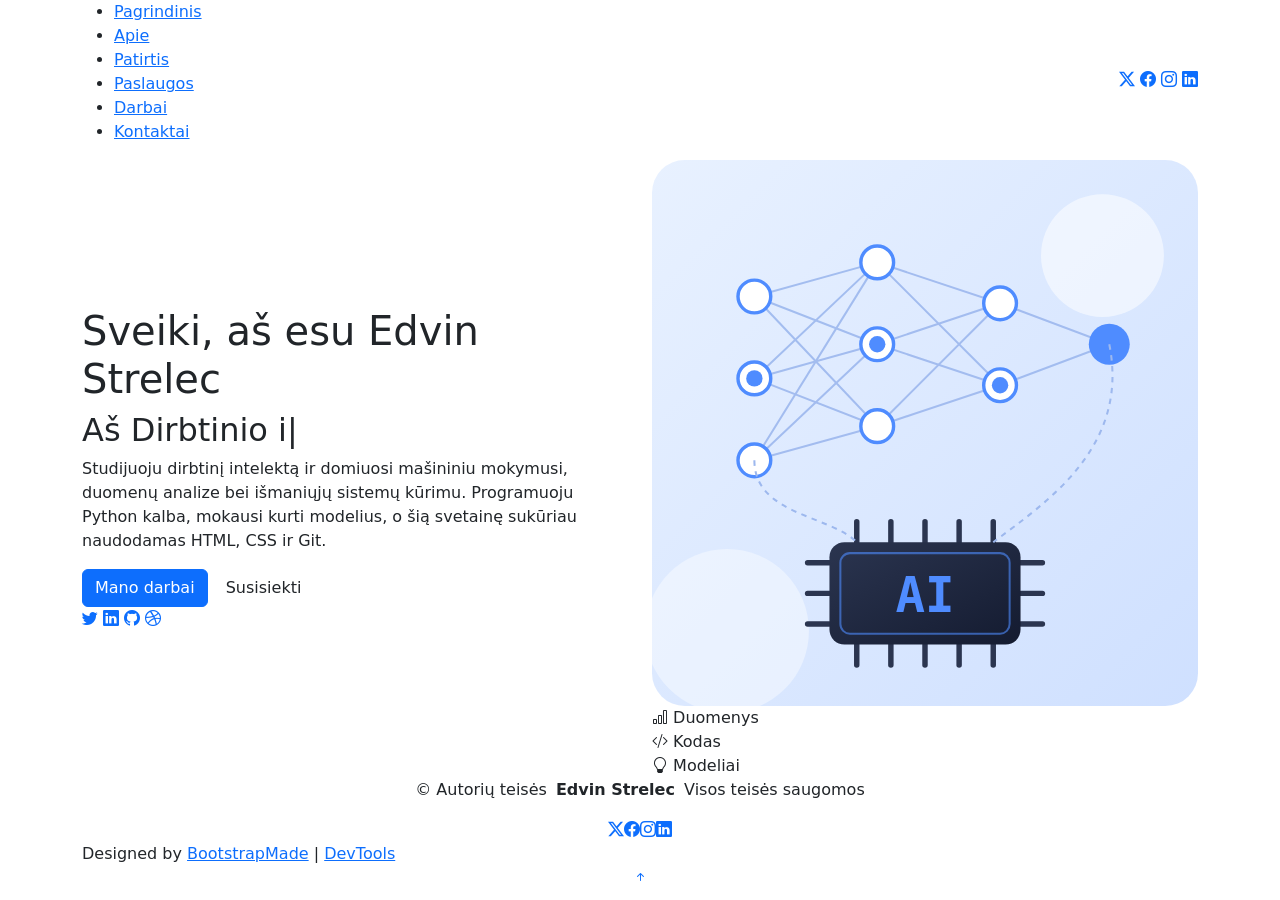
==== index.html @ 1b5681bf "Privaloma dalis" ====
<!DOCTYPE html>
<html lang="lt">

<head>
  <meta charset="UTF-8">
  <meta content="width=device-width, initial-scale=1.0" name="viewport">
  <title>Mano CV</title>
  <meta name="description" content="Edvin Strelec CV puslapis">
  <meta name="keywords" content="CV, dirbtinis intelektas, mašininis mokymasis, Python">
  <meta name="author" content="Edvin Strelec">

  <!-- Favicons -->
  <link href="assets/img/favicon.svg" rel="icon" type="image/svg+xml">
  <link href="assets/img/favicon.png" rel="icon" type="image/png" sizes="64x64">
  <link href="assets/img/apple-touch-icon.png" rel="apple-touch-icon">

  <!-- Fonts -->
  <link href="https://fonts.googleapis.com" rel="preconnect">
  <link href="https://fonts.gstatic.com" rel="preconnect" crossorigin>
  <link href="https://fonts.googleapis.com/css2?family=Roboto:ital,wght@0,100;0,300;0,400;0,500;0,700;0,900;1,100;1,300;1,400;1,500;1,700;1,900&family=Poppins:ital,wght@0,100;0,200;0,300;0,400;0,500;0,600;0,700;0,800;0,900;1,100;1,200;1,300;1,400;1,500;1,600;1,700;1,800;1,900&family=Raleway:ital,wght@0,100;0,200;0,300;0,400;0,500;0,600;0,700;0,800;0,900;1,100;1,200;1,300;1,400;1,500;1,600;1,700;1,800;1,900&display=swap" rel="stylesheet">

  <!-- Vendor CSS Files -->
  <link href="assets/vendor/bootstrap/css/bootstrap.min.css" rel="stylesheet">
  <link href="assets/vendor/bootstrap-icons/bootstrap-icons.css" rel="stylesheet">
  <link href="assets/vendor/aos/aos.css" rel="stylesheet">
  <link href="assets/vendor/swiper/swiper-bundle.min.css" rel="stylesheet">
  <link href="assets/vendor/glightbox/css/glightbox.min.css" rel="stylesheet">

  <!-- Main CSS File -->
  <link href="assets/css/main.css" rel="stylesheet">

  <!-- =======================================================
  * Template Name: FolioOne
  * Template URL: https://bootstrapmade.com/folioone-bootstrap-portfolio-website-template/
  * Updated: Aug 23 2025 with Bootstrap v5.3.7
  * Author: BootstrapMade.com
  * License: https://bootstrapmade.com/license/
  ======================================================== -->
</head>

<body class="index-page">

  <header id="header" class="header d-flex align-items-center light-background sticky-top">
    <div class="container position-relative d-flex align-items-center justify-content-between">

      <!-- <a href="index.html" class="logo d-flex align-items-center me-auto me-xl-0">
      <img src="assets/img/logo.webp" alt="">
      <h1 class="sitename">FolioOne</h1> 
    </a> -->

      <nav id="navmenu" class="navmenu">
        <ul>
          <li><a href="index.html" class="active">Pagrindinis</a></li>
          <li><a href="about.html">Apie</a></li>
          <li><a href="resume.html">Patirtis</a></li>
          <li><a href="services.html">Paslaugos</a></li>
          <li><a href="portfolio.html">Darbai</a></li>
          <li><a href="contact.html">Kontaktai</a></li>
        </ul>
        <i class="mobile-nav-toggle d-xl-none bi bi-list"></i>
      </nav>

      <div class="header-social-links">
        <a href="#" class="twitter"><i class="bi bi-twitter-x"></i></a>
        <a href="#" class="facebook"><i class="bi bi-facebook"></i></a>
        <a href="#" class="instagram"><i class="bi bi-instagram"></i></a>
        <a href="#" class="linkedin"><i class="bi bi-linkedin"></i></a>
      </div>

    </div>
  </header>

  <main class="main">

    <!-- Hero Section -->
    <section id="hero" class="hero section">

      <div class="container" data-aos="fade-up" data-aos-delay="100">

        <div class="row gy-4 align-items-center">
          <div class="col-lg-6 order-2 order-lg-1">
            <div class="hero-content">
              <h1 data-aos="fade-up" data-aos-delay="200">Sveiki, aš esu <span class="highlight">Edvin Strelec</span></h1>
              <h2 data-aos="fade-up" data-aos-delay="300">Aš <span class="typed" data-typed-items="Dirbtinio intelekto studentas, Python programuotojas, Mašininio mokymosi entuziastas"></span></h2>
              <p data-aos="fade-up" data-aos-delay="400">Studijuoju dirbtinį intelektą ir domiuosi mašininiu mokymusi, duomenų analize bei išmaniųjų sistemų kūrimu. Programuoju Python kalba, mokausi kurti modelius, o šią svetainę sukūriau naudodamas HTML, CSS ir Git.</p>
              <div class="hero-actions" data-aos="fade-up" data-aos-delay="500">
                <a href="portfolio.html" class="btn btn-primary">Mano darbai</a>
                <a href="contact.html" class="btn btn-outline">Susisiekti</a>
              </div>
              <div class="social-links" data-aos="fade-up" data-aos-delay="600">
                <a href="#"><i class="bi bi-twitter"></i></a>
                <a href="#"><i class="bi bi-linkedin"></i></a>
                <a href="#"><i class="bi bi-github"></i></a>
                <a href="#"><i class="bi bi-dribbble"></i></a>
              </div>
            </div>
          </div>
          <div class="col-lg-6 order-1 order-lg-2">
            <div class="hero-image" data-aos="zoom-in" data-aos-delay="300">
              <div class="image-wrapper">
                <img src="assets/img/ai-student.svg" alt="Edvin Strelec – dirbtinio intelekto tema" class="img-fluid">
                <div class="floating-elements">
                  <div class="floating-card design" data-aos="fade-left" data-aos-delay="700">
                    <i class="bi bi-bar-chart"></i>
                    <span>Duomenys</span>
                  </div>
                  <div class="floating-card code" data-aos="fade-right" data-aos-delay="800">
                    <i class="bi bi-code-slash"></i>
                    <span>Kodas</span>
                  </div>
                  <div class="floating-card creativity" data-aos="fade-up" data-aos-delay="900">
                    <i class="bi bi-lightbulb"></i>
                    <span>Modeliai</span>
                  </div>
                </div>
              </div>
            </div>
          </div>
        </div>

      </div>

    </section><!-- /Hero Section -->

  </main>

  <footer id="footer" class="footer">

    <div class="container">
      <div class="copyright text-center ">
        <p>© <span>Autorių teisės</span> <strong class="px-1 sitename">Edvin Strelec</strong> <span>Visos teisės saugomos<br></span></p>
      </div>
      <div class="social-links d-flex justify-content-center">
        <a href=""><i class="bi bi-twitter-x"></i></a>
        <a href=""><i class="bi bi-facebook"></i></a>
        <a href=""><i class="bi bi-instagram"></i></a>
        <a href=""><i class="bi bi-linkedin"></i></a>
      </div>
      <div class="credits">
        <!-- All the links in the footer should remain intact. -->
        <!-- You can delete the links only if you've purchased the pro version. -->
        <!-- Licensing information: https://bootstrapmade.com/license/ -->
        <!-- Purchase the pro version with working PHP/AJAX contact form: [buy-url] -->
        Designed by <a href="https://bootstrapmade.com/">BootstrapMade</a> | <a href="https://bootstrapmade.com/tools/">DevTools</a>
      </div>
    </div>

  </footer>

  <!-- Scroll Top -->
  <a href="#" id="scroll-top" class="scroll-top d-flex align-items-center justify-content-center"><i class="bi bi-arrow-up-short"></i></a>

  <!-- Preloader -->
  <div id="preloader"></div>

  <!-- Vendor JS Files -->
  <script src="assets/vendor/bootstrap/js/bootstrap.bundle.min.js"></script>
  <script src="assets/vendor/php-email-form/validate.js"></script>
  <script src="assets/vendor/aos/aos.js"></script>
  <script src="assets/vendor/typed.js/typed.umd.js"></script>
  <script src="assets/vendor/waypoints/noframework.waypoints.js"></script>
  <script src="assets/vendor/purecounter/purecounter_vanilla.js"></script>
  <script src="assets/vendor/swiper/swiper-bundle.min.js"></script>
  <script src="assets/vendor/imagesloaded/imagesloaded.pkgd.min.js"></script>
  <script src="assets/vendor/isotope-layout/isotope.pkgd.min.js"></script>
  <script src="assets/vendor/glightbox/js/glightbox.min.js"></script>

  <!-- Main JS File -->
  <script src="assets/js/main.js"></script>

</body>

</html>
---- assets/css/main.css ----
/**
* Template Name: FolioOne
* Template URL: https://bootstrapmade.com/folioone-bootstrap-portfolio-website-template/
* Updated: Aug 23 2025 with Bootstrap v5.3.7
* Author: BootstrapMade.com
* License: https://bootstrapmade.com/license/
*/

/*--------------------------------------------------------------
# Font & Color Variables
# Help: https://bootstrapmade.com/color-system/
--------------------------------------------------------------*/
/* Fonts */
:root {
  --default-font: "Roboto",  system-ui, -apple-system, "Segoe UI", Roboto, "Helvetica Neue", Arial, "Noto Sans", "Liberation Sans", sans-serif, "Apple Color Emoji", "Segoe UI Emoji", "Segoe UI Symbol", "Noto Color Emoji";
  --heading-font: "Raleway",  sans-serif;
  --nav-font: "Poppins",  sans-serif;
}

/* Global Colors - The following color variables are used throughout the website. Updating them here will change the color scheme of the entire website */
:root { 
  --background-color: #101a20; /* Background color for the entire website, including individual sections */
  --default-color: #e7f2f7; /* Default color used for the majority of the text content across the entire website */
  --heading-color: #ffffff; /* Color for headings, subheadings and title throughout the website */
  --accent-color: #1387c1; /* Accent color that represents your brand on the website. It's used for buttons, links, and other elements that need to stand out */
  --surface-color: #141f26; /* The surface color is used as a background of boxed elements within sections, such as cards, icon boxes, or other elements that require a visual separation from the global background. */
  --contrast-color: #ffffff; /* Contrast color for text, ensuring readability against backgrounds of accent, heading, or default colors. */
}

/* Nav Menu Colors - The following color variables are used specifically for the navigation menu. They are separate from the global colors to allow for more customization options */
:root {
  --nav-color: #ffffff;  /* The default color of the main navmenu links */
  --nav-hover-color: #1387c1; /* Applied to main navmenu links when they are hovered over or active */
  --nav-mobile-background-color: #213642; /* Used as the background color for mobile navigation menu */
  --nav-dropdown-background-color: #051117; /* Used as the background color for dropdown items that appear when hovering over primary navigation items */
  --nav-dropdown-color: #e7f2f7; /* Used for navigation links of the dropdown items in the navigation menu. */
  --nav-dropdown-hover-color: #1387c1; /* Similar to --nav-hover-color, this color is applied to dropdown navigation links when they are hovered over. */
}

/* Color Presets - These classes override global colors when applied to any section or element, providing reuse of the sam color scheme. */

.light-background {
  --background-color: #142027;
  --surface-color: #325264;
}

.dark-background {
  --background-color: #0b1419;
  --default-color: #ffffff;
  --heading-color: #ffffff;
  --surface-color: #252525;
  --contrast-color: #ffffff;
}

/* Smooth scroll */
:root {
  scroll-behavior: smooth;
}

/*--------------------------------------------------------------
# General Styling & Shared Classes
--------------------------------------------------------------*/
body {
  color: var(--default-color);
  background-color: var(--background-color);
  font-family: var(--default-font);
}

a {
  color: var(--accent-color);
  text-decoration: none;
  transition: 0.3s;
}

a:hover {
  color: color-mix(in srgb, var(--accent-color), transparent 25%);
  text-decoration: none;
}

h1,
h2,
h3,
h4,
h5,
h6 {
  color: var(--heading-color);
  font-family: var(--heading-font);
}

/* PHP Email Form Messages
------------------------------*/
.php-email-form .error-message {
  display: none;
  background: #df1529;
  color: #ffffff;
  text-align: left;
  padding: 15px;
  margin-bottom: 24px;
  font-weight: 600;
}

.php-email-form .sent-message {
  display: none;
  color: #ffffff;
  background: #059652;
  text-align: center;
  padding: 15px;
  margin-bottom: 24px;
  font-weight: 600;
}

.php-email-form .loading {
  display: none;
  background: var(--surface-color);
  text-align: center;
  padding: 15px;
  margin-bottom: 24px;
}

.php-email-form .loading:before {
  content: "";
  display: inline-block;
  border-radius: 50%;
  width: 24px;
  height: 24px;
  margin: 0 10px -6px 0;
  border: 3px solid var(--accent-color);
  border-top-color: var(--surface-color);
  animation: php-email-form-loading 1s linear infinite;
}

@keyframes php-email-form-loading {
  0% {
    transform: rotate(0deg);
  }

  100% {
    transform: rotate(360deg);
  }
}

/*--------------------------------------------------------------
# Global Header
--------------------------------------------------------------*/
.header {
  --background-color: rgba(255, 255, 255, 0);
  color: var(--default-color);
  background-color: var(--background-color);
  padding: 15px 0;
  transition: all 0.5s;
  z-index: 997;
  border-bottom: 1px solid color-mix(in srgb, var(--default-color), transparent 92%);
}

.header .logo {
  line-height: 1;
}

.header .logo img {
  max-height: 36px;
  margin-right: 8px;
}

.header .logo h1 {
  font-size: 32px;
  margin: 0;
  font-weight: 400;
  color: var(--heading-color);
}

.header .header-social-links {
  padding-right: 15px;
}

.header .header-social-links a {
  color: color-mix(in srgb, var(--default-color), transparent 40%);
  padding-left: 6px;
  display: inline-block;
  transition: 0.3s;
  font-size: 16px;
}

.header .header-social-links a:hover {
  color: var(--default-color);
}

.header .header-social-links a i {
  line-height: 0px;
}

@media (max-width: 1200px) {
  .header .logo {
    order: 1;
  }

  .header .header-social-links {
    order: 2;
  }

  .header .navmenu {
    order: 3;
  }
}

/* Global Header on Scroll
------------------------------*/
.scrolled .header {
  --background-color: rgba(16, 26, 32, 0.9);
}

/*--------------------------------------------------------------
# Navigation Menu
--------------------------------------------------------------*/
/* Desktop Navigation */
@media (min-width: 1200px) {
  .navmenu {
    padding: 0;
  }

  .navmenu ul {
    margin: 0;
    padding: 0;
    display: flex;
    list-style: none;
    align-items: center;
  }

  .navmenu li {
    position: relative;
  }

  .navmenu>ul>li {
    white-space: nowrap;
    padding: 15px 28px 15px 0;
  }

  .navmenu>ul>li:last-child {
    padding-right: 0;
  }

  .navmenu a,
  .navmenu a:focus {
    color: var(--nav-color);
    font-size: 15px;
    padding: 0 2px;
    font-family: var(--nav-font);
    font-weight: 400;
    display: flex;
    align-items: center;
    justify-content: space-between;
    white-space: nowrap;
    transition: 0.3s;
    position: relative;
  }

  .navmenu a i,
  .navmenu a:focus i {
    font-size: 12px;
    line-height: 0;
    margin-left: 5px;
    transition: 0.3s;
  }

  .navmenu>ul>li>a:before {
    content: "";
    position: absolute;
    height: 2px;
    bottom: -6px;
    left: 0;
    background-color: var(--nav-hover-color);
    visibility: hidden;
    width: 0px;
    transition: all 0.3s ease-in-out 0s;
  }

  .navmenu a:hover:before,
  .navmenu li:hover>a:before,
  .navmenu .active:before {
    visibility: visible;
    width: 25px;
  }

  .navmenu li:hover>a,
  .navmenu .active,
  .navmenu .active:focus {
    color: var(--nav-hover-color);
  }

  .navmenu .dropdown ul {
    margin: 0;
    padding: 10px 0;
    background: var(--nav-dropdown-background-color);
    display: block;
    position: absolute;
    visibility: hidden;
    left: -5px;
    top: 130%;
    opacity: 0;
    transition: 0.3s;
    border-radius: 4px;
    z-index: 99;
    box-shadow: 0px 0px 30px rgba(0, 0, 0, 0.1);
  }

  .navmenu .dropdown ul li {
    min-width: 200px;
  }

  .navmenu .dropdown ul a {
    padding: 10px 20px;
    font-size: 15px;
    text-transform: none;
    color: var(--nav-dropdown-color);
  }

  .navmenu .dropdown ul a i {
    font-size: 12px;
  }

  .navmenu .dropdown ul a:hover,
  .navmenu .dropdown ul .active:hover,
  .navmenu .dropdown ul li:hover>a {
    color: var(--nav-dropdown-hover-color);
  }

  .navmenu .dropdown:hover>ul {
    opacity: 1;
    top: 100%;
    visibility: visible;
  }

  .navmenu .dropdown .dropdown ul {
    top: 0;
    left: -90%;
    visibility: hidden;
  }

  .navmenu .dropdown .dropdown:hover>ul {
    opacity: 1;
    top: 0;
    left: -100%;
    visibility: visible;
  }
}

/* Mobile Navigation */
@media (max-width: 1199px) {
  .mobile-nav-toggle {
    color: var(--nav-color);
    font-size: 28px;
    line-height: 0;
    margin-right: 10px;
    cursor: pointer;
    transition: color 0.3s;
  }

  .navmenu {
    padding: 0;
    z-index: 9997;
  }

  .navmenu ul {
    display: none;
    list-style: none;
    position: absolute;
    inset: 60px 20px 20px 20px;
    padding: 10px 0;
    margin: 0;
    border-radius: 6px;
    background-color: var(--nav-mobile-background-color);
    border: 1px solid color-mix(in srgb, var(--default-color), transparent 90%);
    box-shadow: none;
    overflow-y: auto;
    transition: 0.3s;
    z-index: 9998;
  }

  .navmenu a,
  .navmenu a:focus {
    color: var(--nav-dropdown-color);
    padding: 10px 20px;
    font-family: var(--nav-font);
    font-size: 17px;
    font-weight: 500;
    display: flex;
    align-items: center;
    justify-content: space-between;
    white-space: nowrap;
    transition: 0.3s;
  }

  .navmenu a i,
  .navmenu a:focus i {
    font-size: 12px;
    line-height: 0;
    margin-left: 5px;
    width: 30px;
    height: 30px;
    display: flex;
    align-items: center;
    justify-content: center;
    border-radius: 50%;
    transition: 0.3s;
    background-color: color-mix(in srgb, var(--accent-color), transparent 90%);
  }

  .navmenu a i:hover,
  .navmenu a:focus i:hover {
    background-color: var(--accent-color);
    color: var(--contrast-color);
  }

  .navmenu a:hover,
  .navmenu .active,
  .navmenu .active:focus {
    color: var(--nav-dropdown-hover-color);
  }

  .navmenu .active i,
  .navmenu .active:focus i {
    background-color: var(--accent-color);
    color: var(--contrast-color);
    transform: rotate(180deg);
  }

  .navmenu .dropdown ul {
    position: static;
    display: none;
    z-index: 99;
    padding: 10px 0;
    margin: 10px 20px;
    background-color: var(--nav-dropdown-background-color);
    transition: all 0.5s ease-in-out;
  }

  .navmenu .dropdown ul ul {
    background-color: rgba(33, 37, 41, 0.1);
  }

  .navmenu .dropdown>.dropdown-active {
    display: block;
    background-color: rgba(33, 37, 41, 0.03);
  }

  .mobile-nav-active {
    overflow: hidden;
  }

  .mobile-nav-active .mobile-nav-toggle {
    color: #fff;
    position: absolute;
    font-size: 32px;
    top: 15px;
    right: 15px;
    margin-right: 0;
    z-index: 9999;
  }

  .mobile-nav-active .navmenu {
    position: fixed;
    overflow: hidden;
    inset: 0;
    background: rgba(33, 37, 41, 0.8);
    transition: 0.3s;
  }

  .mobile-nav-active .navmenu>ul {
    display: block;
  }
}

/*--------------------------------------------------------------
# Global Footer
--------------------------------------------------------------*/
.footer {
  color: var(--default-color);
  background-color: var(--background-color);
  font-size: 14px;
  padding: 40px 0;
  position: relative;
  border-top: 1px solid color-mix(in srgb, var(--default-color), transparent 92%);
}

.footer .copyright p {
  margin-bottom: 0;
}

.footer .social-links {
  margin-top: 20px;
}

.footer .social-links a {
  display: flex;
  align-items: center;
  justify-content: center;
  width: 40px;
  height: 40px;
  border-radius: 50%;
  border: 1px solid color-mix(in srgb, var(--default-color), transparent 50%);
  font-size: 16px;
  color: color-mix(in srgb, var(--default-color), transparent 50%);
  margin: 0 5px;
  transition: 0.3s;
}

.footer .social-links a:hover {
  color: var(--accent-color);
  border-color: var(--accent-color);
}

.footer .credits {
  margin-top: 10px;
  font-size: 13px;
  text-align: center;
}

/*--------------------------------------------------------------
# Preloader
--------------------------------------------------------------*/
#preloader {
  position: fixed;
  inset: 0;
  z-index: 9999;
  overflow: hidden;
  background-color: var(--background-color);
  transition: all 0.6s ease-out;
  width: 100%;
  height: 100vh;
}

#preloader:before,
#preloader:after {
  content: "";
  position: absolute;
  border: 4px solid var(--accent-color);
  border-radius: 50%;
  animation: animate-preloader 2s cubic-bezier(0, 0.2, 0.8, 1) infinite;
}

#preloader:after {
  animation-delay: -0.5s;
}

@keyframes animate-preloader {
  0% {
    width: 10px;
    height: 10px;
    top: calc(50% - 5px);
    left: calc(50% - 5px);
    opacity: 1;
  }

  100% {
    width: 72px;
    height: 72px;
    top: calc(50% - 36px);
    left: calc(50% - 36px);
    opacity: 0;
  }
}

/*--------------------------------------------------------------
# Scroll Top Button
--------------------------------------------------------------*/
.scroll-top {
  position: fixed;
  visibility: hidden;
  opacity: 0;
  right: 15px;
  bottom: -15px;
  z-index: 99999;
  background-color: var(--accent-color);
  width: 44px;
  height: 44px;
  border-radius: 50px;
  transition: all 0.4s;
}

.scroll-top i {
  font-size: 24px;
  color: var(--contrast-color);
  line-height: 0;
}

.scroll-top:hover {
  background-color: color-mix(in srgb, var(--accent-color), transparent 20%);
  color: var(--contrast-color);
}

.scroll-top.active {
  visibility: visible;
  opacity: 1;
  bottom: 15px;
}

/*--------------------------------------------------------------
# Disable aos animation delay on mobile devices
--------------------------------------------------------------*/
@media screen and (max-width: 768px) {
  [data-aos-delay] {
    transition-delay: 0 !important;
  }
}

/*--------------------------------------------------------------
# Global Page Titles & Breadcrumbs
--------------------------------------------------------------*/
.page-title {
  color: var(--default-color);
  background-color: var(--background-color);
  position: relative;
}

.page-title .heading {
  padding: 80px 0;
  border-top: 1px solid color-mix(in srgb, var(--default-color), transparent 90%);
}

.page-title .heading h1 {
  font-size: 38px;
  font-weight: 700;
}

.page-title nav {
  background-color: color-mix(in srgb, var(--default-color), transparent 96%);
  padding: 20px 0;
}

.page-title nav ol {
  display: flex;
  flex-wrap: wrap;
  list-style: none;
  padding: 0;
  margin: 0;
  font-size: 16px;
  font-weight: 400;
}

.page-title nav ol li+li {
  padding-left: 10px;
}

.page-title nav ol li+li::before {
  content: "/";
  display: inline-block;
  padding-right: 10px;
  color: color-mix(in srgb, var(--default-color), transparent 70%);
}

/*--------------------------------------------------------------
# Global Sections
--------------------------------------------------------------*/
section,
.section {
  color: var(--default-color);
  background-color: var(--background-color);
  padding: 60px 0;
  scroll-margin-top: 100px;
  overflow: clip;
}

@media (max-width: 1199px) {

  section,
  .section {
    scroll-margin-top: 66px;
  }
}

/*--------------------------------------------------------------
# Global Section Titles
--------------------------------------------------------------*/
.section-title {
  text-align: center;
  padding-bottom: 60px;
  position: relative;
}

.section-title h2 {
  font-size: 3.5rem;
  font-weight: 400;
  line-height: 1.2;
  color: var(--heading-color);
  margin-bottom: 1.5rem;
  letter-spacing: -1px;
}

@media (max-width: 768px) {
  .section-title h2 {
    font-size: 2.5rem;
  }
}

.section-title p {
  font-size: 1.125rem;
  line-height: 1.8;
  color: color-mix(in srgb, var(--default-color), transparent 25%);
  max-width: 900px;
  margin: 0 auto;
  text-wrap: balance;
}

/*--------------------------------------------------------------
# Hero Section
--------------------------------------------------------------*/
.hero {
  padding: 80px 0;
  min-height: 100vh;
  display: flex;
  align-items: center;
}

.hero .hero-content h1 {
  font-size: 3.5rem;
  font-weight: 700;
  margin-bottom: 1rem;
  line-height: 1.2;
}

.hero .hero-content h1 .highlight {
  color: var(--accent-color);
  position: relative;
}

.hero .hero-content h1 .highlight::after {
  content: "";
  position: absolute;
  bottom: 0;
  left: 0;
  width: 100%;
  height: 3px;
  background: linear-gradient(90deg, var(--accent-color), color-mix(in srgb, var(--accent-color), transparent 50%));
  border-radius: 2px;
}

@media (max-width: 768px) {
  .hero .hero-content h1 {
    font-size: 2.5rem;
  }
}

.hero .hero-content h2 {
  font-size: 1.5rem;
  font-weight: 400;
  margin-bottom: 2rem;
  color: color-mix(in srgb, var(--default-color), transparent 20%);
}

.hero .hero-content h2 .typed {
  color: var(--accent-color);
  font-weight: 600;
}

@media (max-width: 768px) {
  .hero .hero-content h2 {
    font-size: 1.25rem;
  }
}

.hero .hero-content p {
  font-size: 1.1rem;
  line-height: 1.6;
  margin-bottom: 2.5rem;
  color: color-mix(in srgb, var(--default-color), transparent 30%);
}

.hero .hero-actions {
  display: flex;
  gap: 1rem;
  margin-bottom: 3rem;
}

.hero .hero-actions .btn {
  padding: 12px 30px;
  border-radius: 50px;
  font-weight: 600;
  text-decoration: none;
  transition: all 0.3s ease;
  border: 2px solid;
}

.hero .hero-actions .btn.btn-primary {
  background: var(--accent-color);
  color: var(--contrast-color);
  border-color: var(--accent-color);
}

.hero .hero-actions .btn.btn-primary:hover {
  background: color-mix(in srgb, var(--accent-color), black 15%);
  border-color: color-mix(in srgb, var(--accent-color), black 15%);
  transform: translateY(-2px);
}

.hero .hero-actions .btn.btn-outline {
  background: transparent;
  color: var(--accent-color);
  border-color: var(--accent-color);
}

.hero .hero-actions .btn.btn-outline:hover {
  transform: translateY(-2px);
}

@media (max-width: 576px) {
  .hero .hero-actions {
    flex-direction: column;
  }

  .hero .hero-actions .btn {
    text-align: center;
  }
}

.hero .social-links {
  display: flex;
  gap: 1rem;
}

.hero .social-links a {
  width: 45px;
  height: 45px;
  background: var(--surface-color);
  border-radius: 50%;
  display: flex;
  align-items: center;
  justify-content: center;
  color: var(--default-color);
  font-size: 1.2rem;
  transition: all 0.3s ease;
}

.hero .social-links a:hover {
  background: var(--accent-color);
  color: var(--contrast-color);
  transform: translateY(-3px);
  box-shadow: 0 8px 25px color-mix(in srgb, var(--accent-color), transparent 70%);
}

.hero .hero-image {
  position: relative;
}

.hero .hero-image .image-wrapper {
  position: relative;
  max-width: 450px;
  margin: 0 auto;
}

.hero .hero-image .image-wrapper img {
  border-radius: 20px;
  box-shadow: 0 5px 15px color-mix(in srgb, var(--default-color), transparent 95%);
  transition: transform 0.3s ease;
}

.hero .hero-image .image-wrapper img:hover {
  transform: scale(1.02);
}

.hero .hero-image .floating-elements {
  position: absolute;
  top: 0;
  left: 0;
  right: 0;
  bottom: 0;
  pointer-events: none;
}

.hero .hero-image .floating-elements .floating-card {
  position: absolute;
  background: var(--surface-color);
  padding: 15px 20px;
  border-radius: 15px;
  box-shadow: 0 10px 30px color-mix(in srgb, var(--default-color), transparent 90%);
  display: flex;
  align-items: center;
  gap: 10px;
  font-weight: 600;
  animation: float 3s ease-in-out infinite;
}

.hero .hero-image .floating-elements .floating-card i {
  font-size: 1.5rem;
  color: var(--accent-color);
}

.hero .hero-image .floating-elements .floating-card.design {
  top: 10%;
  right: -10%;
  animation-delay: 0s;
}

.hero .hero-image .floating-elements .floating-card.code {
  bottom: 30%;
  left: -15%;
  animation-delay: 1s;
}

.hero .hero-image .floating-elements .floating-card.creativity {
  top: 60%;
  right: -5%;
  animation-delay: 2s;
}

@media (max-width: 992px) {
  .hero .hero-image .floating-elements .floating-card {
    display: none;
  }
}

@keyframes float {

  0%,
  100% {
    transform: translateY(0px);
  }

  50% {
    transform: translateY(-10px);
  }
}

@media (max-width: 992px) {
  .hero .hero-content {
    text-align: center;
    margin-bottom: 3rem;
  }
}

/*--------------------------------------------------------------
# About Section
--------------------------------------------------------------*/
.about .intro-content .eyebrow {
  display: inline-block;
  letter-spacing: 0.12em;
  text-transform: uppercase;
  font-size: 12px;
  color: color-mix(in srgb, var(--default-color), transparent 40%);
  margin-bottom: 16px;
}

.about .intro-content .headline {
  font-family: var(--heading-font);
  font-weight: 300;
  line-height: 1.2;
  font-size: clamp(28px, 4vw, 44px);
  margin: 0 0 24px 0;
}

.about .intro-content .lead {
  font-size: 18px;
  line-height: 1.8;
  color: color-mix(in srgb, var(--default-color), transparent 10%);
  margin-bottom: 24px;
}

.about .intro-content p {
  line-height: 1.8;
  margin-bottom: 24px;
  color: color-mix(in srgb, var(--default-color), transparent 5%);
}

.about .intro-content .cta-group {
  display: flex;
  gap: 24px;
  align-items: center;
  margin-top: 24px;
}

.about .intro-content .cta-group .btn-ghost {
  display: inline-flex;
  align-items: center;
  gap: 8px;
  padding: 12px 18px;
  border-radius: 6px;
  color: var(--accent-color);
  background: color-mix(in srgb, var(--accent-color), transparent 92%);
  border: 1px solid color-mix(in srgb, var(--accent-color), transparent 70%);
  transition: 0.3s ease-in-out;
}

.about .intro-content .cta-group .btn-ghost:hover,
.about .intro-content .cta-group .btn-ghost:focus {
  color: var(--contrast-color);
  background: var(--accent-color);
  border-color: var(--accent-color);
  outline: none;
  box-shadow: 0 0 0 3px color-mix(in srgb, var(--accent-color), transparent 70%);
}

.about .intro-content .cta-group .link-underline {
  display: inline-flex;
  align-items: center;
  gap: 8px;
  position: relative;
  color: var(--accent-color);
  padding-bottom: 4px;
  transition: 0.3s ease-in-out;
}

.about .intro-content .cta-group .link-underline::after {
  content: "";
  position: absolute;
  left: 0;
  right: 0;
  bottom: 0;
  height: 1px;
  background: color-mix(in srgb, var(--accent-color), transparent 40%);
  transform: scaleX(0.4);
  transform-origin: left;
  transition: 0.3s ease-in-out;
}

.about .intro-content .cta-group .link-underline:hover,
.about .intro-content .cta-group .link-underline:focus {
  color: color-mix(in srgb, var(--accent-color), transparent 10%);
  outline: none;
}

.about .intro-content .cta-group .link-underline:hover::after,
.about .intro-content .cta-group .link-underline:focus::after {
  transform: scaleX(1);
}

.about .profile-figure {
  margin: 0;
}

.about .profile-figure .profile-photo {
  width: 88%;
  max-width: 440px;
  border-radius: 18px;
  box-shadow: 0 10px 30px color-mix(in srgb, var(--default-color), transparent 92%);
  transform: translateY(0);
  transition: transform 0.3s ease-in-out;
}

.about .profile-figure .profile-caption {
  margin-top: 24px;
  display: flex;
  align-items: center;
  justify-content: center;
}

.about .profile-figure .profile-caption .meta {
  font-size: 14px;
  color: color-mix(in srgb, var(--default-color), transparent 20%);
}

.about .profile-figure .profile-caption .meta .funfact {
  font-size: 13px;
  margin-top: 4px;
  color: color-mix(in srgb, var(--default-color), transparent 35%);
}

.about .profile-figure:hover .profile-photo {
  transform: translateY(-4px);
}

.about .skill-item {
  padding: 24px;
  border-radius: 6px;
  transition: 0.3s ease-in-out;
  background: color-mix(in srgb, var(--surface-color), var(--accent-color) 2%);
  border: 1px solid color-mix(in srgb, var(--default-color), transparent 88%);
  height: 100%;
}

.about .skill-item i {
  font-size: 24px;
  color: var(--accent-color);
  margin-bottom: 16px;
  display: inline-block;
}

.about .skill-item h3 {
  font-size: 16px;
  margin-bottom: 6px;
  font-weight: 500;
}

.about .skill-item p {
  margin: 0;
  font-size: 14px;
  color: color-mix(in srgb, var(--default-color), transparent 25%);
}

.about .skill-item:hover {
  transform: translateY(-3px);
  border-color: color-mix(in srgb, var(--accent-color), transparent 60%);
  box-shadow: 0 10px 30px color-mix(in srgb, var(--default-color), transparent 92%);
}

.about .timeline-item {
  position: relative;
  padding-left: 26px;
}

.about .timeline-item time {
  display: inline-block;
  font-size: 12px;
  letter-spacing: 0.08em;
  text-transform: uppercase;
  color: color-mix(in srgb, var(--default-color), transparent 45%);
  margin-bottom: 6px;
}

.about .timeline-item h4 {
  font-size: 18px;
  font-weight: 400;
  margin: 0 0 6px;
}

.about .timeline-item p {
  font-size: 14px;
  color: color-mix(in srgb, var(--default-color), transparent 25%);
  margin: 0;
}

.about .timeline-item .dot {
  position: absolute;
  left: 0;
  top: 4px;
  width: 10px;
  height: 10px;
  border-radius: 50%;
  background: var(--accent-color);
  box-shadow: 0 0 0 6px color-mix(in srgb, var(--accent-color), transparent 80%);
}

.about .personal-quote {
  padding: 24px 0;
}

.about .personal-quote p {
  font-family: var(--heading-font);
  font-weight: 300;
  font-size: clamp(20px, 3vw, 28px);
  line-height: 1.5;
  color: color-mix(in srgb, var(--default-color), transparent 5%);
  margin: 0 auto;
  max-width: 800px;
}

.about .fact-pill {
  display: flex;
  align-items: center;
  justify-content: center;
  gap: 10px;
  padding: 10px 14px;
  border-radius: 999px;
  border: 1px solid color-mix(in srgb, var(--default-color), transparent 85%);
  background: var(--surface-color);
  color: color-mix(in srgb, var(--default-color), transparent 10%);
  transition: 0.3s ease-in-out;
}

.about .fact-pill i {
  color: var(--accent-color);
}

.about .fact-pill span {
  font-size: 14px;
}

.about .fact-pill:hover {
  transform: translateY(-2px);
  border-color: color-mix(in srgb, var(--accent-color), transparent 60%);
  box-shadow: 0 10px 30px color-mix(in srgb, var(--default-color), transparent 92%);
}

.about .fact-pill:focus-within {
  box-shadow: 0 0 0 3px color-mix(in srgb, var(--accent-color), transparent 70%);
}

@media (max-width: 992px) {
  .about .profile-figure {
    text-align: center !important;
  }

  .about .profile-figure .profile-photo {
    width: 72%;
  }

  .about .intro-content .cta-group {
    flex-wrap: wrap;
  }
}

@media (max-width: 576px) {
  .about .profile-figure .profile-photo {
    width: 100%;
  }
}

/*--------------------------------------------------------------
# Skills Section
--------------------------------------------------------------*/
.skills .skill-box {
  background-color: var(--surface-color);
  padding: 2rem;
  border-radius: 8px;
  box-shadow: 0 0 20px rgba(0, 0, 0, 0.05);
}

.skills .skill-box h3 {
  font-size: 1.2rem;
  margin-bottom: 1rem;
  font-weight: 600;
}

.skills .skill-box p {
  font-size: 0.9rem;
  margin-bottom: 0.8rem;
  opacity: 0.6;
}

.skills .skill-box .progress {
  background-color: color-mix(in srgb, var(--accent-color), transparent 85%);
  border-radius: 50px;
  height: 8px;
  margin-top: 5px;
  overflow: hidden;
}

.skills .skill-box .progress .progress-bar {
  background-color: var(--accent-color);
  height: 100%;
  position: relative;
  border-radius: 50px;
  transition: 0.9s;
  width: 1px;
}

/*--------------------------------------------------------------
# Stats Section
--------------------------------------------------------------*/
.stats .avatars {
  position: relative;
}

.stats .avatars img {
  width: 60px;
  height: 60px;
  border: 3px solid var(--accent-color);
  margin-right: -15px;
  transition: transform 0.3s ease;
}

.stats .avatars img:hover {
  transform: translateY(-5px);
  z-index: 2;
}

.stats .counters h2 {
  color: var(--heading-color);
  font-size: 48px;
  font-weight: 700;
  margin-bottom: 10px;
}

.stats .counters h2 span {
  display: inline-block;
}

.stats .counters p {
  color: var(--default-color);
  font-size: 18px;
  margin: 0;
  opacity: 0.9;
}

@media (max-width: 991px) {
  .stats .row {
    text-align: center;
  }

  .stats .avatars {
    justify-content: center;
    margin-bottom: 40px;
  }

  .stats .counters h2 {
    font-size: 36px;
  }

  .stats .counters p {
    font-size: 16px;
  }

  .stats .counters .col-md-4 {
    margin-bottom: 30px;
  }

  .stats .counters .col-md-4:last-child {
    margin-bottom: 0;
  }
}

@media (max-width: 576px) {
  .stats {
    padding: 60px 0;
  }

  .stats .avatars {
    flex-wrap: wrap;
    justify-content: center;
  }

  .stats .avatars img {
    margin: 0 -8px;
  }
}

/*--------------------------------------------------------------
# Testimonials Section
--------------------------------------------------------------*/
.testimonials .testimonials-carousel,
.testimonials .testimonials-slider {
  overflow: hidden;
}

.testimonials .testimonial-item .testimonial-content {
  border-left: 3px solid var(--accent-color);
  padding-left: 30px;
}

.testimonials .testimonial-item .testimonial-img {
  border-radius: 50%;
  border: 4px solid var(--background-color);
  margin: 0 auto;
}

.testimonials .testimonial-item h3 {
  font-size: 20px;
  font-weight: bold;
  margin: 10px 0 5px 0;
}

.testimonials .testimonial-item h4 {
  font-size: 14px;
  color: color-mix(in srgb, var(--default-color), transparent 40%);
  margin: 0 0 10px 0;
}

.testimonials .testimonial-item .stars i {
  color: #ffc107;
  margin: 0 1px;
}

.testimonials .testimonial-item .quote-icon-left,
.testimonials .testimonial-item .quote-icon-right {
  color: color-mix(in srgb, var(--accent-color), transparent 50%);
  font-size: 26px;
  line-height: 0;
}

.testimonials .testimonial-item .quote-icon-left {
  display: inline-block;
  left: -5px;
  position: relative;
}

.testimonials .testimonial-item .quote-icon-right {
  display: inline-block;
  right: -5px;
  position: relative;
  top: 10px;
  transform: scale(-1, -1);
}

.testimonials .testimonial-item p {
  font-style: italic;
}

.testimonials .swiper-wrapper {
  height: auto;
}

.testimonials .swiper-pagination {
  margin-top: 30px;
  position: relative;
}

.testimonials .swiper-pagination .swiper-pagination-bullet {
  width: 12px;
  height: 12px;
  background-color: color-mix(in srgb, var(--default-color), transparent 85%);
  opacity: 1;
}

.testimonials .swiper-pagination .swiper-pagination-bullet-active {
  background-color: var(--accent-color);
}

/*--------------------------------------------------------------
# Resume Section
--------------------------------------------------------------*/
.resume .resume-item {
  margin-bottom: 3rem;
}

.resume .resume-item .resume-title {
  font-size: 1.75rem;
  font-weight: 700;
  margin-bottom: 1.5rem;
  padding-bottom: 1.5rem;
  position: relative;
  color: var(--heading-color);
}

.resume .resume-item .resume-title::after {
  content: "";
  position: absolute;
  display: block;
  width: 50px;
  height: 3px;
  background: var(--accent-color);
  bottom: 0;
  left: 0;
}

.resume .resume-item .resume-content {
  padding-left: 1.25rem;
  border-left: 2px solid color-mix(in srgb, var(--accent-color), transparent 85%);
}

.resume .resume-item article {
  position: relative;
  margin-bottom: 2.5rem;
}

.resume .resume-item article::before {
  content: "";
  position: absolute;
  width: 16px;
  height: 16px;
  border-radius: 50%;
  left: -1.8rem;
  top: 0.25rem;
  background: var(--background-color);
  border: 2px solid var(--accent-color);
}

.resume .resume-item article h4 {
  font-size: 1.25rem;
  font-weight: 600;
  margin-bottom: 0.5rem;
  color: var(--heading-color);
}

.resume .resume-item article h5 {
  font-size: 1rem;
  background: color-mix(in srgb, var(--accent-color), transparent 92%);
  padding: 0.375rem 0.75rem;
  display: inline-block;
  font-weight: 600;
  margin: 0.5rem 0;
  color: var(--accent-color);
  border-radius: 4px;
}

.resume .resume-item article .institution,
.resume .resume-item article .company {
  font-size: 1rem;
  margin-bottom: 1rem;
  color: color-mix(in srgb, var(--default-color), transparent 25%);
}

.resume .resume-item article p {
  margin-bottom: 1rem;
}

.resume .resume-item article ul {
  padding-left: 1.25rem;
  margin-bottom: 0;
}

.resume .resume-item article ul li {
  padding-bottom: 0.75rem;
  position: relative;
}

.resume .resume-item article ul li:last-child {
  padding-bottom: 0;
}

.resume .skill-item {
  margin-bottom: 2rem;
}

.resume .skill-item h4 {
  font-size: 1rem;
  font-weight: 600;
  margin-bottom: 0.75rem;
  color: var(--heading-color);
}

.resume .skill-item .progress {
  height: 0.75rem;
  background-color: color-mix(in srgb, var(--accent-color), transparent 92%);
  border-radius: 1rem;
  overflow: visible;
}

.resume .skill-item .progress .progress-bar {
  background-color: var(--accent-color);
  position: relative;
  border-radius: 1rem;
  width: 0;
  transition: width 1s ease;
}

.resume .skill-item .progress .progress-bar::after {
  content: attr(aria-valuenow) "%";
  position: absolute;
  right: 0;
  top: -1.75rem;
  font-size: 0.875rem;
  font-weight: 600;
  color: var(--accent-color);
}

@media (max-width: 991.98px) {
  .resume .resume-item {
    margin-bottom: 2rem;
  }
}

@media (max-width: 767.98px) {
  .resume .resume-content {
    padding-left: 1rem !important;
  }

  .resume article::before {
    left: -2rem !important;
  }
}

/*--------------------------------------------------------------
# Services Section
--------------------------------------------------------------*/
.services .service-item {
  display: flex;
  background-color: var(--surface-color);
  border-radius: 12px;
  padding: 2rem;
  height: 100%;
  position: relative;
  overflow: hidden;
  box-shadow: 0 5px 20px rgba(0, 0, 0, 0.03);
  transition: all 0.4s ease;
}

.services .service-item::before {
  content: "";
  position: absolute;
  left: 0;
  top: 0;
  height: 100%;
  width: 4px;
  background-color: var(--accent-color);
  transform: scaleY(0);
  transform-origin: bottom;
  transition: transform 0.4s cubic-bezier(0.65, 0, 0.35, 1);
}

.services .service-item:hover {
  box-shadow: 0 10px 30px rgba(0, 0, 0, 0.08);
  transform: translateY(-5px);
}

.services .service-item:hover::before {
  transform: scaleY(1);
}

.services .service-item:hover .service-icon {
  background-color: var(--accent-color);
  color: var(--contrast-color);
  transform: rotateY(180deg);
}

.services .service-item:hover .service-icon i {
  transform: rotateY(180deg);
}

.services .service-item:hover .service-link i {
  transform: translateX(5px);
}

.services .service-icon {
  flex-shrink: 0;
  width: 70px;
  height: 70px;
  border-radius: 12px;
  background-color: color-mix(in srgb, var(--accent-color), transparent 90%);
  color: var(--accent-color);
  display: flex;
  align-items: center;
  justify-content: center;
  margin-right: 1.5rem;
  transition: all 0.5s ease;
}

.services .service-icon i {
  font-size: 2rem;
  transition: transform 0.5s ease;
}

.services .service-content {
  flex-grow: 1;
}

.services .service-content h3 {
  font-size: 1.4rem;
  margin-bottom: 1rem;
  font-weight: 700;
  color: var(--heading-color);
}

.services .service-content p {
  margin-bottom: 1.25rem;
  color: color-mix(in srgb, var(--default-color), transparent 20%);
}

.services .service-link {
  display: inline-flex;
  align-items: center;
  color: var(--accent-color);
  font-weight: 600;
  text-decoration: none;
  transition: color 0.3s ease;
}

.services .service-link span {
  margin-right: 0.5rem;
}

.services .service-link i {
  transition: transform 0.3s ease;
}

.services .service-link:hover {
  color: color-mix(in srgb, var(--accent-color), transparent 25%);
}

@media (max-width: 767.98px) {
  .services .service-item {
    padding: 1.5rem;
    margin-bottom: 1rem;
  }

  .services .service-icon {
    width: 60px;
    height: 60px;
    margin-right: 1rem;
  }

  .services .service-icon i {
    font-size: 1.5rem;
  }

  .services .service-content h3 {
    font-size: 1.2rem;
    margin-bottom: 0.75rem;
  }

  .services .service-content p {
    margin-bottom: 1rem;
    font-size: 0.95rem;
  }
}

@media (max-width: 575.98px) {
  .services .service-item {
    flex-direction: column;
    text-align: center;
  }

  .services .service-item::before {
    width: 100%;
    height: 4px;
    transform: scaleX(0);
    transform-origin: left;
  }

  .services .service-item:hover::before {
    transform: scaleX(1);
  }

  .services .service-icon {
    margin-right: 0;
    margin-bottom: 1.25rem;
  }

  .services .service-link {
    justify-content: center;
  }
}

/*--------------------------------------------------------------
# Service Details Section
--------------------------------------------------------------*/
.service-details .service-hero {
  margin-bottom: 4rem;
}

.service-details .service-hero .service-meta {
  display: flex;
  align-items: center;
  gap: 1rem;
  margin-bottom: 1.5rem;
}

.service-details .service-hero .service-meta .service-category {
  background: color-mix(in srgb, var(--accent-color), transparent 85%);
  color: var(--accent-color);
  padding: 0.5rem 1rem;
  border-radius: 20px;
  font-size: 0.85rem;
  font-weight: 500;
  letter-spacing: 0.5px;
}

.service-details .service-hero .service-meta .reading-time {
  color: color-mix(in srgb, var(--default-color), transparent 50%);
  font-size: 0.9rem;
  font-weight: 300;
}

.service-details .service-hero h1 {
  font-size: 3.5rem;
  font-weight: 300;
  line-height: 1.2;
  margin-bottom: 1.5rem;
  color: var(--heading-color);
  letter-spacing: -0.02em;
}

.service-details .service-hero .service-description {
  font-size: 1.25rem;
  line-height: 1.7;
  color: color-mix(in srgb, var(--default-color), transparent 25%);
  font-weight: 300;
  margin: 0;
}

.service-details .service-visual {
  margin-bottom: 4rem;
  overflow: hidden;
  border-radius: 4px;
}

.service-details .service-visual img {
  width: 100%;
  height: 400px;
  object-fit: cover;
  transition: transform 0.5s ease;
}

.service-details .service-visual img:hover {
  transform: scale(1.02);
}

.service-details .service-narrative {
  margin-bottom: 5rem;
}

.service-details .service-narrative h3 {
  font-size: 2rem;
  font-weight: 300;
  margin-bottom: 2rem;
  color: var(--heading-color);
  letter-spacing: -0.01em;
}

.service-details .service-narrative p {
  font-size: 1.1rem;
  line-height: 1.8;
  margin-bottom: 2rem;
  color: var(--default-color);
  font-weight: 300;
}

.service-details .benefits-grid {
  display: grid;
  grid-template-columns: repeat(auto-fit, minmax(280px, 1fr));
  gap: 2.5rem;
  margin-top: 3rem;
}

.service-details .benefits-grid .benefit-card {
  text-align: center;
  padding: 0;
}

.service-details .benefits-grid .benefit-card .benefit-icon {
  width: 60px;
  height: 60px;
  background: color-mix(in srgb, var(--accent-color), transparent 90%);
  border-radius: 50%;
  display: flex;
  align-items: center;
  justify-content: center;
  margin: 0 auto 1.5rem;
  transition: all 0.3s ease;
}

.service-details .benefits-grid .benefit-card .benefit-icon i {
  font-size: 1.5rem;
  color: var(--accent-color);
}

.service-details .benefits-grid .benefit-card:hover .benefit-icon {
  background: var(--accent-color);
  transform: translateY(-2px);
}

.service-details .benefits-grid .benefit-card:hover .benefit-icon i {
  color: var(--contrast-color);
}

.service-details .benefits-grid .benefit-card h4 {
  font-size: 1.2rem;
  font-weight: 400;
  margin-bottom: 1rem;
  color: var(--heading-color);
}

.service-details .benefits-grid .benefit-card p {
  font-size: 1rem;
  line-height: 1.6;
  color: color-mix(in srgb, var(--default-color), transparent 30%);
  margin: 0;
}

.service-details .timeline-section {
  margin-bottom: 4rem;
}

.service-details .timeline-section h3 {
  font-size: 2rem;
  font-weight: 300;
  margin-bottom: 3rem;
  color: var(--heading-color);
  letter-spacing: -0.01em;
}

.service-details .timeline-section .timeline {
  position: relative;
}

.service-details .timeline-section .timeline::before {
  content: "";
  position: absolute;
  left: 30px;
  top: 0;
  bottom: 0;
  width: 1px;
  background: color-mix(in srgb, var(--default-color), transparent 85%);
}

.service-details .timeline-section .timeline .timeline-item {
  position: relative;
  padding-left: 80px;
  margin-bottom: 3rem;
}

.service-details .timeline-section .timeline .timeline-item:last-child {
  margin-bottom: 0;
}

.service-details .timeline-section .timeline .timeline-item .timeline-marker {
  position: absolute;
  left: 0;
  top: 0;
  width: 60px;
  height: 60px;
  background: var(--surface-color);
  border: 2px solid color-mix(in srgb, var(--accent-color), transparent 70%);
  border-radius: 50%;
  display: flex;
  align-items: center;
  justify-content: center;
  z-index: 1;
}

.service-details .timeline-section .timeline .timeline-item .timeline-marker span {
  font-size: 1.2rem;
  font-weight: 500;
  color: var(--accent-color);
}

.service-details .timeline-section .timeline .timeline-item .timeline-content h4 {
  font-size: 1.3rem;
  font-weight: 400;
  margin-bottom: 0.75rem;
  color: var(--heading-color);
}

.service-details .timeline-section .timeline .timeline-item .timeline-content p {
  font-size: 1rem;
  line-height: 1.6;
  margin-bottom: 0.5rem;
  color: var(--default-color);
}

.service-details .timeline-section .timeline .timeline-item .timeline-content small {
  color: color-mix(in srgb, var(--default-color), transparent 40%);
  font-size: 0.9rem;
  font-weight: 500;
}

.service-details .service-sidebar {
  padding-left: 2rem;
}

@media (max-width: 992px) {
  .service-details .service-sidebar {
    padding-left: 0;
    margin-top: 4rem;
  }
}

.service-details .overview-card,
.service-details .success-story,
.service-details .consultation-form {
  background: var(--surface-color);
  border-radius: 8px;
  padding: 2.5rem;
  margin-bottom: 2.5rem;
  border: 1px solid color-mix(in srgb, var(--default-color), transparent 93%);
  transition: all 0.3s ease;
}

.service-details .overview-card:hover,
.service-details .success-story:hover,
.service-details .consultation-form:hover {
  border-color: color-mix(in srgb, var(--accent-color), transparent 80%);
}

.service-details .overview-card .overview-header h4 {
  font-size: 1.4rem;
  font-weight: 400;
  margin-bottom: 2rem;
  color: var(--heading-color);
}

.service-details .overview-card .overview-stats {
  display: grid;
  grid-template-columns: repeat(3, 1fr);
  gap: 1.5rem;
  margin-bottom: 2rem;
}

.service-details .overview-card .overview-stats .stat-item {
  text-align: center;
}

.service-details .overview-card .overview-stats .stat-item .stat-number {
  font-size: 2rem;
  font-weight: 300;
  color: var(--accent-color);
  line-height: 1;
  margin-bottom: 0.5rem;
}

.service-details .overview-card .overview-stats .stat-item .stat-label {
  font-size: 0.85rem;
  color: color-mix(in srgb, var(--default-color), transparent 40%);
  font-weight: 500;
  text-transform: uppercase;
  letter-spacing: 0.5px;
}

.service-details .overview-card .overview-details {
  border-top: 1px solid color-mix(in srgb, var(--default-color), transparent 90%);
  padding-top: 1.5rem;
}

.service-details .overview-card .overview-details .detail-row {
  display: flex;
  justify-content: space-between;
  align-items: center;
  margin-bottom: 1rem;
}

.service-details .overview-card .overview-details .detail-row:last-child {
  margin-bottom: 0;
}

.service-details .overview-card .overview-details .detail-row .detail-label {
  font-size: 0.95rem;
  color: color-mix(in srgb, var(--default-color), transparent 30%);
  font-weight: 400;
}

.service-details .overview-card .overview-details .detail-row .detail-value {
  font-size: 0.95rem;
  color: var(--heading-color);
  font-weight: 500;
}

.service-details .success-story .story-quote p {
  font-size: 1.1rem;
  line-height: 1.7;
  color: color-mix(in srgb, var(--default-color), transparent 20%);
  font-style: italic;
  margin-bottom: 2rem;
}

.service-details .success-story .story-author {
  display: flex;
  align-items: center;
  gap: 1rem;
  margin-bottom: 1.5rem;
}

.service-details .success-story .story-author .author-avatar {
  width: 50px;
  height: 50px;
  border-radius: 50%;
  object-fit: cover;
}

.service-details .success-story .story-author .author-details h5 {
  font-size: 1rem;
  font-weight: 500;
  margin-bottom: 0.25rem;
  color: var(--heading-color);
}

.service-details .success-story .story-author .author-details span {
  display: block;
  font-size: 0.9rem;
  color: color-mix(in srgb, var(--default-color), transparent 40%);
  margin-bottom: 0.25rem;
}

.service-details .success-story .story-author .author-details small {
  font-size: 0.8rem;
  color: color-mix(in srgb, var(--default-color), transparent 50%);
}

.service-details .success-story .story-metrics {
  display: grid;
  grid-template-columns: repeat(2, 1fr);
  gap: 1rem;
  padding-top: 1.5rem;
  border-top: 1px solid color-mix(in srgb, var(--default-color), transparent 90%);
}

.service-details .success-story .story-metrics .metric {
  text-align: center;
}

.service-details .success-story .story-metrics .metric .metric-value {
  font-size: 1.5rem;
  font-weight: 500;
  color: var(--accent-color);
  display: block;
  margin-bottom: 0.25rem;
}

.service-details .success-story .story-metrics .metric .metric-label {
  font-size: 0.8rem;
  color: color-mix(in srgb, var(--default-color), transparent 40%);
  text-transform: uppercase;
  letter-spacing: 0.5px;
}

.service-details .consultation-form .form-header {
  margin-bottom: 2rem;
}

.service-details .consultation-form .form-header h4 {
  font-size: 1.4rem;
  font-weight: 400;
  margin-bottom: 0.75rem;
  color: var(--heading-color);
}

.service-details .consultation-form .form-header p {
  font-size: 0.95rem;
  line-height: 1.6;
  color: color-mix(in srgb, var(--default-color), transparent 30%);
  margin: 0;
}

.service-details .consultation-form .form-group {
  margin-bottom: 1.5rem;
}

.service-details .consultation-form .form-input {
  width: 100%;
  padding: 1rem;
  border: 1px solid color-mix(in srgb, var(--default-color), transparent 85%);
  border-radius: 4px;
  font-size: 0.95rem;
  transition: all 0.3s ease;
  background: transparent;
}

.service-details .consultation-form .form-input:focus {
  outline: none;
  border-color: var(--accent-color);
  box-shadow: 0 0 0 3px color-mix(in srgb, var(--accent-color), transparent 90%);
}

.service-details .consultation-form input[type=text],
.service-details .consultation-form input[type=email],
.service-details .consultation-form input[type=tel],
.service-details .consultation-form select,
.service-details .consultation-form textarea {
  color: var(--default-color);
  background-color: var(--surface-color);
  font-size: 14px;
  border-color: color-mix(in srgb, var(--default-color), transparent 80%);
}

.service-details .consultation-form input[type=text]:focus,
.service-details .consultation-form input[type=email]:focus,
.service-details .consultation-form input[type=tel]:focus,
.service-details .consultation-form select:focus,
.service-details .consultation-form textarea:focus {
  border-color: var(--accent-color);
}

.service-details .consultation-form input[type=text]::placeholder,
.service-details .consultation-form input[type=email]::placeholder,
.service-details .consultation-form input[type=tel]::placeholder,
.service-details .consultation-form select::placeholder,
.service-details .consultation-form textarea::placeholder {
  color: color-mix(in srgb, var(--default-color), transparent 70%);
}

.service-details .consultation-form .btn-consultation {
  background: var(--accent-color);
  color: var(--contrast-color);
  border: none;
  padding: 1rem 2rem;
  border-radius: 4px;
  font-size: 0.95rem;
  font-weight: 500;
  width: 100%;
  display: flex;
  align-items: center;
  justify-content: center;
  gap: 0.5rem;
  transition: all 0.3s ease;
  text-transform: none;
}

.service-details .consultation-form .btn-consultation:hover {
  background: color-mix(in srgb, var(--accent-color), transparent 10%);
  transform: translateY(-1px);
}

.service-details .consultation-form .btn-consultation i {
  font-size: 0.9rem;
}

@media (max-width: 768px) {
  .service-details .service-hero h1 {
    font-size: 2.5rem;
  }

  .service-details .service-hero .service-description {
    font-size: 1.1rem;
  }

  .service-details .service-visual img {
    height: 250px;
  }

  .service-details .benefits-grid {
    grid-template-columns: 1fr;
    gap: 2rem;
  }

  .service-details .timeline-section .timeline::before {
    left: 20px;
  }

  .service-details .timeline-section .timeline .timeline-item {
    padding-left: 60px;
  }

  .service-details .timeline-section .timeline .timeline-item .timeline-marker {
    width: 40px;
    height: 40px;
  }

  .service-details .timeline-section .timeline .timeline-item .timeline-marker span {
    font-size: 1rem;
  }

  .service-details .overview-card .overview-stats {
    grid-template-columns: 1fr;
    gap: 1rem;
  }
}

/*--------------------------------------------------------------
# Portfolio Section
--------------------------------------------------------------*/
.portfolio .portfolio-filters {
  display: flex;
  justify-content: center;
  flex-wrap: wrap;
  gap: 10px;
  margin-bottom: 30px;
  padding: 0;
  list-style: none;
}

.portfolio .portfolio-filters li {
  padding: 8px 20px;
  font-size: 0.95rem;
  font-weight: 500;
  border-radius: 30px;
  cursor: pointer;
  transition: all 0.3s ease;
  background-color: color-mix(in srgb, var(--accent-color), transparent 90%);
  color: var(--accent-color);
}

.portfolio .portfolio-filters li:hover {
  background-color: color-mix(in srgb, var(--accent-color), transparent 80%);
}

.portfolio .portfolio-filters li.filter-active {
  background-color: var(--accent-color);
  color: var(--contrast-color);
}

.portfolio .portfolio-card {
  background-color: var(--surface-color);
  border-radius: 10px;
  overflow: hidden;
  box-shadow: 0 5px 15px rgba(0, 0, 0, 0.05);
  margin-bottom: 30px;
  transition: all 0.3s ease;
}

.portfolio .portfolio-card:hover {
  transform: translateY(-10px);
  box-shadow: 0 10px 30px rgba(0, 0, 0, 0.1);
}

.portfolio .portfolio-card:hover .portfolio-img .portfolio-overlay {
  opacity: 1;
}

.portfolio .portfolio-card:hover .portfolio-img img {
  transform: scale(1.1);
}

.portfolio .portfolio-card .portfolio-img {
  position: relative;
  overflow: hidden;
}

.portfolio .portfolio-card .portfolio-img img {
  width: 100%;
  height: auto;
  transition: transform 0.5s ease;
}

.portfolio .portfolio-card .portfolio-img .portfolio-overlay {
  position: absolute;
  top: 0;
  left: 0;
  width: 100%;
  height: 100%;
  background: rgba(0, 0, 0, 0.6);
  display: flex;
  align-items: center;
  justify-content: center;
  gap: 15px;
  opacity: 0;
  transition: all 0.3s ease;
}

.portfolio .portfolio-card .portfolio-img .portfolio-overlay a {
  width: 45px;
  height: 45px;
  background-color: var(--accent-color);
  color: var(--contrast-color);
  border-radius: 50%;
  display: flex;
  align-items: center;
  justify-content: center;
  font-size: 1.2rem;
  transition: all 0.3s ease;
}

.portfolio .portfolio-card .portfolio-img .portfolio-overlay a:hover {
  background-color: color-mix(in srgb, var(--accent-color), #fff 20%);
  transform: translateY(-5px);
}

.portfolio .portfolio-card .portfolio-info {
  padding: 20px;
}

.portfolio .portfolio-card .portfolio-info h4 {
  font-size: 1.2rem;
  font-weight: 700;
  margin-bottom: 5px;
  color: var(--heading-color);
}

.portfolio .portfolio-card .portfolio-info p {
  font-size: 0.9rem;
  color: var(--default-color);
  margin-bottom: 10px;
}

.portfolio .portfolio-card .portfolio-info .portfolio-tags {
  display: flex;
  flex-wrap: wrap;
  gap: 8px;
}

.portfolio .portfolio-card .portfolio-info .portfolio-tags span {
  font-size: 0.8rem;
  padding: 4px 12px;
  border-radius: 20px;
  background-color: color-mix(in srgb, var(--accent-color), transparent 90%);
  color: var(--accent-color);
}

.portfolio .btn-primary {
  background-color: var(--accent-color);
  border-color: var(--accent-color);
  color: var(--contrast-color);
  padding: 12px 30px;
  font-weight: 600;
  border-radius: 5px;
  transition: all 0.3s ease;
}

.portfolio .btn-primary:hover {
  background-color: color-mix(in srgb, var(--accent-color), #000 10%);
  border-color: color-mix(in srgb, var(--accent-color), #000 10%);
  transform: translateY(-3px);
  box-shadow: 0 5px 15px rgba(0, 0, 0, 0.1);
}

/*--------------------------------------------------------------
# Portfolio Details Section
--------------------------------------------------------------*/
.portfolio-details {
  --section-spacing: 2.5rem;
}

.portfolio-details .portfolio-details-media {
  position: relative;
}

.portfolio-details .portfolio-details-media .main-image {
  margin-bottom: 1rem;
  border-radius: 20px;
  overflow: hidden;
  box-shadow: 0 10px 30px rgba(0, 0, 0, 0.08);
}

.portfolio-details .portfolio-details-media .main-image .portfolio-details-slider {
  position: relative;
}

.portfolio-details .portfolio-details-media .main-image .portfolio-details-slider .swiper-wrapper {
  height: auto !important;
}

.portfolio-details .portfolio-details-media .main-image .portfolio-details-slider .swiper-slide img {
  aspect-ratio: 3/2;
  object-fit: cover;
  width: 100%;
}

.portfolio-details .portfolio-details-media .main-image .portfolio-details-slider .swiper-button-next,
.portfolio-details .portfolio-details-media .main-image .portfolio-details-slider .swiper-button-prev {
  background-color: var(--contrast-color);
  width: 40px;
  height: 40px;
  border-radius: 50%;
  transition: all 0.3s ease;
}

.portfolio-details .portfolio-details-media .main-image .portfolio-details-slider .swiper-button-next:after,
.portfolio-details .portfolio-details-media .main-image .portfolio-details-slider .swiper-button-prev:after {
  font-size: 16px;
  color: var(--accent-color);
  font-weight: bold;
}

.portfolio-details .portfolio-details-media .main-image .portfolio-details-slider .swiper-button-next:hover,
.portfolio-details .portfolio-details-media .main-image .portfolio-details-slider .swiper-button-prev:hover {
  background-color: var(--accent-color);
}

.portfolio-details .portfolio-details-media .main-image .portfolio-details-slider .swiper-button-next:hover:after,
.portfolio-details .portfolio-details-media .main-image .portfolio-details-slider .swiper-button-prev:hover:after {
  color: var(--contrast-color);
}

.portfolio-details .portfolio-details-media .thumbnail-grid img {
  height: 80px;
  object-fit: cover;
  border-radius: 8px;
  cursor: pointer;
  transition: all 0.3s ease;
  box-shadow: 0 4px 10px rgba(0, 0, 0, 0.05);
}

.portfolio-details .portfolio-details-media .thumbnail-grid img:hover {
  transform: translateY(-5px);
  box-shadow: 0 8px 15px rgba(0, 0, 0, 0.1);
}

.portfolio-details .portfolio-details-media .tech-stack-badges {
  display: flex;
  flex-wrap: wrap;
  gap: 10px;
  margin-top: 1.5rem;
}

.portfolio-details .portfolio-details-media .tech-stack-badges span {
  display: inline-block;
  padding: 6px 12px;
  font-size: 13px;
  font-weight: 500;
  border-radius: 20px;
  background-color: color-mix(in srgb, var(--heading-color), transparent 85%);
  color: var(--heading-color);
  transition: all 0.3s ease;
}

.portfolio-details .portfolio-details-media .tech-stack-badges span:hover {
  background-color: color-mix(in srgb, var(--heading-color), transparent 70%);
  transform: translateY(-2px);
}

.portfolio-details .portfolio-details-content {
  padding: 0 0 0 2rem;
  height: 100%;
  display: flex;
  flex-direction: column;
}

.portfolio-details .portfolio-details-content .project-meta {
  display: flex;
  flex-wrap: wrap;
  justify-content: space-between;
  margin-bottom: 1.5rem;
}

.portfolio-details .portfolio-details-content .project-meta .badge-wrapper .project-badge {
  display: inline-block;
  padding: 8px 16px;
  background-color: color-mix(in srgb, var(--accent-color), transparent 90%);
  color: var(--accent-color);
  border-radius: 30px;
  font-weight: 600;
  font-size: 14px;
}

.portfolio-details .portfolio-details-content .project-meta .date-client {
  display: flex;
  gap: 1.5rem;
}

.portfolio-details .portfolio-details-content .project-meta .date-client .meta-item {
  display: flex;
  align-items: center;
  font-size: 14px;
  color: color-mix(in srgb, var(--default-color), transparent 30%);
}

.portfolio-details .portfolio-details-content .project-meta .date-client .meta-item i {
  margin-right: 6px;
  color: var(--accent-color);
}

.portfolio-details .portfolio-details-content .project-title {
  font-size: 2.2rem;
  margin-bottom: 1rem;
  font-weight: 700;
  line-height: 1.2;
  color: var(--heading-color);
}

.portfolio-details .portfolio-details-content .project-website {
  display: flex;
  align-items: center;
  margin-bottom: 1.5rem;
}

.portfolio-details .portfolio-details-content .project-website i {
  font-size: 22px;
  color: var(--accent-color);
  margin-right: 8px;
}

.portfolio-details .portfolio-details-content .project-website a {
  font-weight: 500;
  transition: all 0.3s;
}

.portfolio-details .portfolio-details-content .project-website a:hover {
  letter-spacing: 0.5px;
}

.portfolio-details .portfolio-details-content .project-overview {
  margin-bottom: var(--section-spacing);
}

.portfolio-details .portfolio-details-content .project-overview .lead {
  font-size: 1.1rem;
  line-height: 1.7;
  color: color-mix(in srgb, var(--default-color), transparent 15%);
  margin-bottom: 1.5rem;
}

.portfolio-details .portfolio-details-content .project-overview .project-accordion .accordion-item {
  border: none;
  background: none;
  margin-bottom: 10px;
}

.portfolio-details .portfolio-details-content .project-overview .project-accordion .accordion-item .accordion-header .accordion-button {
  padding: 1rem;
  font-weight: 600;
  font-size: 1rem;
  color: var(--heading-color);
  background-color: color-mix(in srgb, var(--surface-color), transparent 70%);
  border-radius: 8px !important;
  box-shadow: none;
}

.portfolio-details .portfolio-details-content .project-overview .project-accordion .accordion-item .accordion-header .accordion-button:not(.collapsed) {
  background-color: var(--surface-color);
  color: var(--accent-color);
  border-bottom-left-radius: 0 !important;
  border-bottom-right-radius: 0 !important;
  box-shadow: 0 4px 10px rgba(0, 0, 0, 0.03);
}

.portfolio-details .portfolio-details-content .project-overview .project-accordion .accordion-item .accordion-header .accordion-button:not(.collapsed) i {
  color: var(--accent-color);
}

.portfolio-details .portfolio-details-content .project-overview .project-accordion .accordion-item .accordion-header .accordion-button::after {
  background-size: 14px;
  width: 14px;
  height: 14px;
}

.portfolio-details .portfolio-details-content .project-overview .project-accordion .accordion-item .accordion-header .accordion-button i {
  font-size: 1.1rem;
}

.portfolio-details .portfolio-details-content .project-overview .project-accordion .accordion-item .accordion-body {
  padding: 1rem;
  background-color: var(--surface-color);
  border-bottom-left-radius: 8px;
  border-bottom-right-radius: 8px;
}

.portfolio-details .portfolio-details-content .project-overview .project-accordion .accordion-item .accordion-body p {
  margin-bottom: 0;
  color: color-mix(in srgb, var(--default-color), transparent 25%);
  line-height: 1.6;
}

.portfolio-details .portfolio-details-content .project-features {
  margin-bottom: var(--section-spacing);
}

.portfolio-details .portfolio-details-content .project-features h3 {
  display: flex;
  align-items: center;
  font-size: 1.25rem;
  margin-bottom: 1.2rem;
}

.portfolio-details .portfolio-details-content .project-features h3 i {
  margin-right: 10px;
  color: var(--accent-color);
  font-size: 1.1em;
}

.portfolio-details .portfolio-details-content .project-features .feature-list {
  list-style: none;
  padding-left: 0;
}

.portfolio-details .portfolio-details-content .project-features .feature-list li {
  display: flex;
  align-items: center;
  padding: 8px 0;
  font-size: 15px;
  color: color-mix(in srgb, var(--default-color), transparent 15%);
}

.portfolio-details .portfolio-details-content .project-features .feature-list li i {
  color: var(--accent-color);
  margin-right: 10px;
  font-size: 1.1em;
}

.portfolio-details .portfolio-details-content .cta-buttons {
  display: flex;
  flex-wrap: wrap;
  gap: 1rem;
  margin-top: auto;
}

.portfolio-details .portfolio-details-content .cta-buttons .btn-view-project {
  padding: 12px 28px;
  background-color: var(--accent-color);
  color: var(--contrast-color);
  border-radius: 30px;
  font-weight: 500;
  transition: all 0.3s ease;
}

.portfolio-details .portfolio-details-content .cta-buttons .btn-view-project:hover {
  background-color: color-mix(in srgb, var(--accent-color), black 15%);
  transform: translateY(-3px);
  box-shadow: 0 8px 15px rgba(0, 0, 0, 0.1);
}

.portfolio-details .portfolio-details-content .cta-buttons .btn-next-project {
  padding: 12px 28px;
  background-color: color-mix(in srgb, var(--heading-color), transparent 90%);
  color: var(--heading-color);
  border-radius: 30px;
  font-weight: 500;
  transition: all 0.3s ease;
  display: flex;
  align-items: center;
  gap: 8px;
}

.portfolio-details .portfolio-details-content .cta-buttons .btn-next-project i {
  transition: transform 0.3s ease;
}

.portfolio-details .portfolio-details-content .cta-buttons .btn-next-project:hover {
  background-color: color-mix(in srgb, var(--heading-color), transparent 80%);
}

.portfolio-details .portfolio-details-content .cta-buttons .btn-next-project:hover i {
  transform: translateX(3px);
}

@media (max-width: 1199.98px) {
  .portfolio-details .portfolio-details-content {
    padding-left: 1rem;
  }
}

@media (max-width: 991.98px) {
  .portfolio-details .portfolio-details-content {
    padding: 2rem 0 0 0;
  }

  .portfolio-details .portfolio-details-content .cta-buttons {
    margin-top: 2rem;
  }
}

@media (max-width: 767.98px) {
  .portfolio-details .project-meta {
    flex-direction: column;
    gap: 1rem;
  }

  .portfolio-details .project-meta .date-client {
    flex-direction: column;
    gap: 0.5rem;
  }

  .portfolio-details .cta-buttons {
    flex-direction: column;
    width: 100%;
  }

  .portfolio-details .cta-buttons a {
    width: 100%;
    text-align: center;
  }
}

/*--------------------------------------------------------------
# Contact Section
--------------------------------------------------------------*/
.contact .info-box {
  background-color: var(--surface-color);
  padding: 3rem;
  border-radius: 1rem;
  height: 100%;
}

.contact .info-box h3 {
  color: var(--contrast-color);
  font-size: 2rem;
  margin-bottom: 1rem;
}

@media (max-width: 767.98px) {
  .contact .info-box h3 {
    font-size: 1.75rem;
  }
}

.contact .info-box p {
  opacity: 0.8;
  margin-bottom: 2rem;
}

.contact .info-box a {
  color: var(--contrast-color);
}

@media (max-width: 992px) {
  .contact .info-box {
    padding: 1.5rem;
  }
}

.contact .info-item {
  display: flex;
  gap: 1.5rem;
  margin-bottom: 2rem;
}

.contact .info-item:last-child {
  margin-bottom: 0;
}

.contact .info-item .icon-box {
  width: 3.5rem;
  height: 3.5rem;
  background-color: var(--surface-color);
  border-radius: 50%;
  display: flex;
  align-items: center;
  justify-content: center;
  flex-shrink: 0;
  transition: 0.3s;
}

.contact .info-item .icon-box i {
  font-size: 1.5rem;
  color: var(--contrast-color);
}

.contact .info-item:hover .icon-box {
  background-color: var(--accent-color);
}

.contact .info-item .content h4 {
  color: var(--contrast-color);
  font-size: 1.25rem;
  margin-bottom: 0.5rem;
  font-weight: 700;
}

.contact .info-item .content p {
  margin-bottom: 0.25rem;
  font-size: 0.95rem;
}

.contact .info-item .content p:last-child {
  margin-bottom: 0;
}

.contact .contact-form {
  background-color: var(--surface-color);
  padding: 3rem;
  border-radius: 1rem;
  height: 100%;
  box-shadow: 0 0 25px rgba(0, 0, 0, 0.05);
}

@media (max-width: 992px) {
  .contact .contact-form {
    padding: 1.5rem;
  }
}

.contact .contact-form h3 {
  font-size: 2rem;
  margin-bottom: 1rem;
}

@media (max-width: 768px) {
  .contact .contact-form h3 {
    font-size: 1.75rem;
  }
}

.contact .contact-form p {
  color: color-mix(in srgb, var(--default-color), transparent 25%);
  margin-bottom: 2rem;
}

.contact .contact-form .form-control,
.contact .contact-form .form-select {
  padding: 0.875rem 1.25rem;
  border-color: color-mix(in srgb, var(--default-color), transparent 90%);
  border-radius: 0.5rem;
  background-color: transparent;
  color: var(--default-color);
}

.contact .contact-form .form-control:focus,
.contact .contact-form .form-select:focus {
  box-shadow: none;
  border-color: var(--accent-color);
}

.contact .contact-form .form-control::placeholder,
.contact .contact-form .form-select::placeholder {
  color: color-mix(in srgb, var(--default-color), transparent 50%);
}

.contact .contact-form .btn {
  background-color: color-mix(in srgb, var(--surface-color), transparent 80%);
  color: var(--contrast-color);
  padding: 1rem 2rem;
  border-radius: 2rem;
  display: inline-flex;
  align-items: center;
  gap: 0.5rem;
  transition: 0.3s;
}

.contact .contact-form .btn i {
  font-size: 1.25rem;
}

.contact .contact-form .btn:hover {
  background-color: color-mix(in srgb, var(--surface-color), transparent 70%);
}

/*--------------------------------------------------------------
# Starter Section Section
--------------------------------------------------------------*/
.starter-section {
  /* Add your styles here */
}
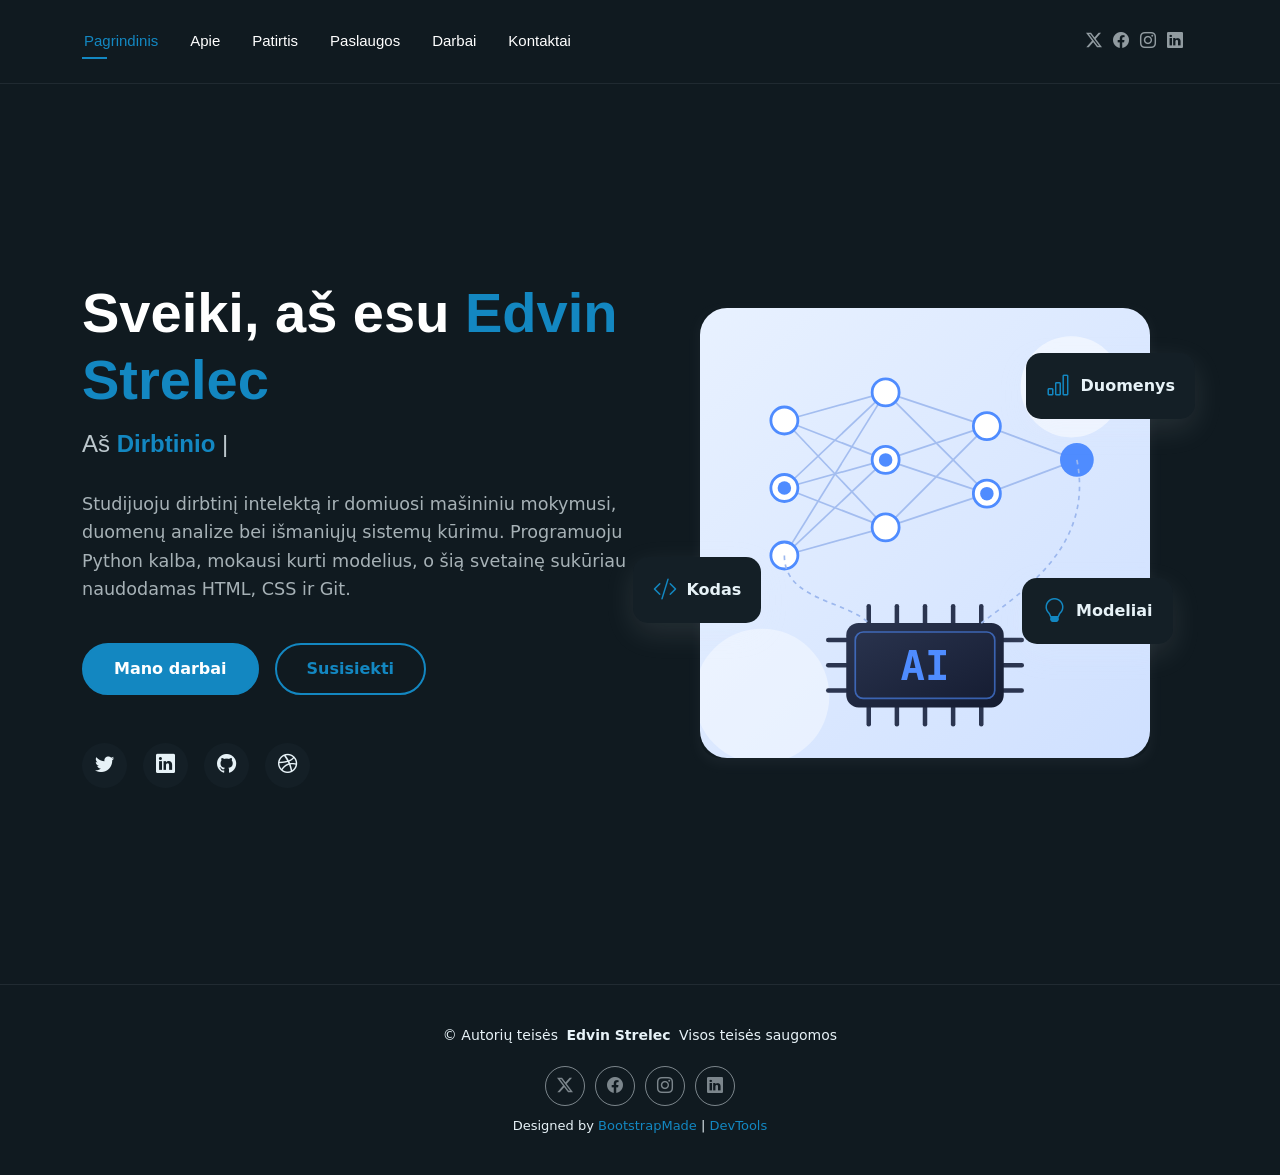
==== commit 3416e140: "Laboratorinis 8" ====
--- a/index.html
+++ b/index.html
@@ -98,7 +98,7 @@
           <div class="col-lg-6 order-1 order-lg-2">
             <div class="hero-image" data-aos="zoom-in" data-aos-delay="300">
               <div class="image-wrapper">
-                <img src="assets/img/ai-student.svg" alt="Edvin Strelec – dirbtinio intelekto tema" class="img-fluid">
+                <img src="assets/img/ai-student.svg" alt="Edvin Strelec – dirbtinio intelekto tema" width="800" height="800" class="img-fluid">
                 <div class="floating-elements">
                   <div class="floating-card design" data-aos="fade-left" data-aos-delay="700">
                     <i class="bi bi-bar-chart"></i>
--- a/assets/css/main.css
+++ b/assets/css/main.css
@@ -2852,4 +2852,73 @@
 --------------------------------------------------------------*/
 .starter-section {
   /* Add your styles here */
-}+}
+/*--------------------------------------------------------------
+# Lab 8: Paslaugų lentelė, sąrašai ir medija
+--------------------------------------------------------------*/
+.services .service-block {
+  margin-top: 60px;
+}
+
+.services .service-block h3 {
+  font-size: 1.5rem;
+  margin-bottom: 20px;
+}
+
+.services .service-block h4 {
+  font-size: 1.1rem;
+  margin-bottom: 12px;
+}
+
+.services .service-table {
+  --bs-table-bg: var(--surface-color);
+  --bs-table-color: var(--default-color);
+  --bs-table-border-color: color-mix(in srgb, var(--default-color), transparent 85%);
+  margin-bottom: 0;
+}
+
+.services .service-table caption {
+  color: color-mix(in srgb, var(--default-color), transparent 40%);
+}
+
+.services .service-table thead th {
+  background-color: var(--accent-color);
+  color: var(--contrast-color);
+  border-color: var(--accent-color);
+}
+
+.services .service-table th,
+.services .service-table td {
+  padding: 14px 18px;
+}
+
+.services .service-list {
+  padding-left: 1.4rem;
+  margin: 0;
+}
+
+.services .service-list li {
+  margin-bottom: 8px;
+}
+
+.services .service-list ul {
+  margin-top: 8px;
+  list-style: circle;
+}
+
+.services .service-media {
+  display: block;
+  max-width: 100%;
+  height: auto;
+  border-radius: 8px;
+}
+
+.services audio.service-media {
+  width: 100%;
+}
+
+.services .media-caption {
+  margin: 8px 0 0;
+  font-size: 0.9rem;
+  color: color-mix(in srgb, var(--default-color), transparent 40%);
+}
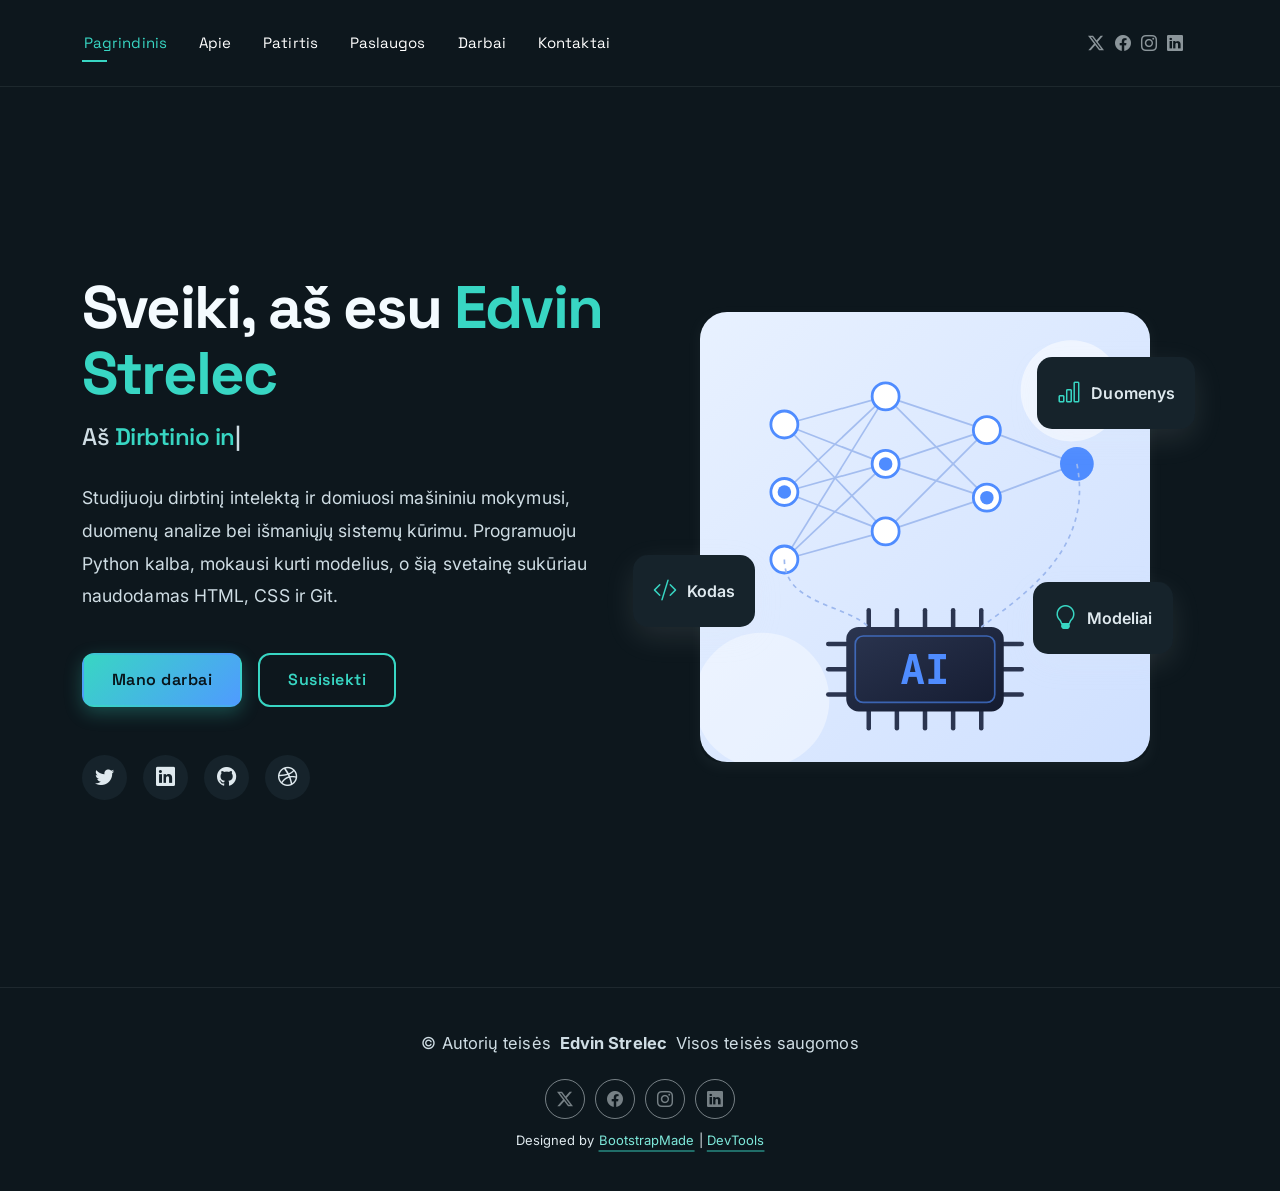
==== commit 8898982a: "Laboratorinis 9" ====
--- a/index.html
+++ b/index.html
@@ -18,6 +18,7 @@
   <link href="https://fonts.googleapis.com" rel="preconnect">
   <link href="https://fonts.gstatic.com" rel="preconnect" crossorigin>
   <link href="https://fonts.googleapis.com/css2?family=Roboto:ital,wght@0,100;0,300;0,400;0,500;0,700;0,900;1,100;1,300;1,400;1,500;1,700;1,900&family=Poppins:ital,wght@0,100;0,200;0,300;0,400;0,500;0,600;0,700;0,800;0,900;1,100;1,200;1,300;1,400;1,500;1,600;1,700;1,800;1,900&family=Raleway:ital,wght@0,100;0,200;0,300;0,400;0,500;0,600;0,700;0,800;0,900;1,100;1,200;1,300;1,400;1,500;1,600;1,700;1,800;1,900&display=swap" rel="stylesheet">
+  <link href="https://fonts.googleapis.com/css2?family=Inter:wght@400;500;600;700&family=Space+Grotesk:wght@500;600;700&display=swap" rel="stylesheet">
 
   <!-- Vendor CSS Files -->
   <link href="assets/vendor/bootstrap/css/bootstrap.min.css" rel="stylesheet">
@@ -28,6 +29,9 @@
 
   <!-- Main CSS File -->
   <link href="assets/css/main.css" rel="stylesheet">
+
+  <!-- Custom CSS File (9 LD) – po main.css -->
+  <link href="assets/css/custom.css" rel="stylesheet">
 
   <!-- =======================================================
   * Template Name: FolioOne
--- a/assets/css/custom.css
+++ b/assets/css/custom.css
@@ -0,0 +1,720 @@
+/*--------------------------------------------------------------
+# custom.css – 9 laboratorinis darbas
+# Šis failas jungiamas PO main.css, todėl pakeičia šablono stilius.
+--------------------------------------------------------------*/
+
+/*--------------------------------------------------------------
+# 1. Kintamieji: šriftai ir spalvos
+--------------------------------------------------------------*/
+:root {
+  --default-font: "Inter", system-ui, -apple-system, "Segoe UI", Roboto, Arial, sans-serif;
+  --heading-font: "Space Grotesk", "Inter", system-ui, -apple-system, "Segoe UI", sans-serif;
+  --nav-font: "Space Grotesk", "Inter", system-ui, sans-serif;
+
+  --background-color: #0d171d;
+  --default-color: #dfe9ee;
+  --heading-color: #f4fbff;
+  --accent-color: #38d6c3;
+  --surface-color: #16232b;
+  --contrast-color: #08141a;
+
+  --nav-hover-color: #38d6c3;
+  --nav-dropdown-hover-color: #38d6c3;
+
+  /* papildomi kintamieji šiam failui */
+  --text-soft: #cfdde4;
+  --text-muted: #b4c6cf;
+  --accent-light: #7ee8da;
+  --accent-2: #4f9bff;
+  --gradient: linear-gradient(135deg, #38d6c3 0%, #4f9bff 100%);
+  --border-soft: rgba(255, 255, 255, 0.1);
+  --radius-md: 14px;
+  --radius-lg: 18px;
+}
+
+/*--------------------------------------------------------------
+# 2. Tipografija: šriftai, antraštės, pastraipos
+--------------------------------------------------------------*/
+body {
+  font-family: var(--default-font);
+  font-size: 1rem;
+  line-height: 1.75;
+  letter-spacing: 0.005em;
+}
+
+h1,
+h2,
+h3,
+h4,
+h5,
+h6 {
+  font-family: var(--heading-font);
+  color: var(--heading-color);
+}
+
+h1 {
+  font-size: clamp(2.5rem, 5.5vw, 3.75rem);
+  font-weight: 700;
+  letter-spacing: -0.025em;
+  line-height: 1.08;
+}
+
+h2 {
+  font-size: clamp(1.9rem, 3.6vw, 2.6rem);
+  font-weight: 700;
+  letter-spacing: -0.02em;
+  line-height: 1.15;
+}
+
+h3 {
+  font-size: 1.5rem;
+  font-weight: 600;
+  letter-spacing: -0.01em;
+  line-height: 1.25;
+}
+
+h4 {
+  font-size: 1.25rem;
+  font-weight: 600;
+  line-height: 1.3;
+}
+
+h5 {
+  font-size: 1rem;
+  font-weight: 600;
+  letter-spacing: 0.08em;
+  text-transform: uppercase;
+}
+
+h6 {
+  font-size: 0.875rem;
+  font-weight: 600;
+  letter-spacing: 0.1em;
+  text-transform: uppercase;
+  color: var(--accent-color);
+}
+
+p {
+  font-size: 1.03rem;
+  line-height: 1.85;
+  color: var(--text-soft);
+  margin-bottom: 1.25rem;
+}
+
+/* Šablono antraščių ir pastraipų taisyklės turi didesnį specifiškumą,
+   todėl pakartojame jų selektorius */
+.section-title h2 {
+  font-size: clamp(2.2rem, 5vw, 3.25rem);
+  font-weight: 700;
+  letter-spacing: -0.025em;
+  margin-bottom: 1rem;
+}
+
+.section-title h2::after {
+  content: "";
+  display: block;
+  width: 64px;
+  height: 4px;
+  margin: 1rem auto 0;
+  border-radius: 4px;
+  background: var(--gradient);
+}
+
+.section-title p {
+  font-size: 1.1rem;
+  line-height: 1.85;
+  color: var(--text-muted);
+}
+
+.hero .hero-content h1 {
+  font-size: clamp(2.5rem, 5.5vw, 3.75rem);
+  font-weight: 700;
+  letter-spacing: -0.03em;
+  line-height: 1.1;
+}
+
+.hero .hero-content h2 {
+  font-size: 1.5rem;
+  font-weight: 500;
+  color: var(--text-soft);
+}
+
+.hero .hero-content p {
+  font-size: 1.1rem;
+  line-height: 1.85;
+  color: var(--text-soft);
+}
+
+.about .intro-content .eyebrow {
+  color: var(--accent-color);
+  font-weight: 600;
+  letter-spacing: 0.18em;
+}
+
+.about .intro-content .headline {
+  font-weight: 700;
+  letter-spacing: -0.02em;
+  line-height: 1.15;
+}
+
+.about .intro-content .lead {
+  font-size: 1.2rem;
+  line-height: 1.8;
+  color: #e6f0f5;
+  padding-left: 1.25rem;
+  border-left: 4px solid var(--accent-color);
+}
+
+.about .intro-content p {
+  line-height: 1.85;
+  color: var(--text-soft);
+}
+
+.skills .skill-box h3 {
+  font-weight: 600;
+  letter-spacing: -0.01em;
+}
+
+.skills .skill-box p {
+  opacity: 1;
+  color: var(--text-muted);
+}
+
+.resume .resume-item .resume-title {
+  font-weight: 700;
+  letter-spacing: -0.015em;
+}
+
+.resume .resume-item article h4 {
+  font-weight: 600;
+  letter-spacing: -0.01em;
+}
+
+.resume .resume-item article .institution,
+.resume .resume-item article .company {
+  color: var(--text-muted);
+}
+
+.portfolio .portfolio-card .portfolio-info h4 {
+  font-weight: 600;
+  letter-spacing: -0.01em;
+}
+
+.portfolio .portfolio-card .portfolio-info p {
+  color: var(--text-muted);
+  line-height: 1.6;
+}
+
+/*--------------------------------------------------------------
+# 3a. Mygtukai ir jų pseudo-klasės (:hover, :active)
+--------------------------------------------------------------*/
+.btn,
+.hero .hero-actions .btn,
+.about .intro-content .cta-group .btn-ghost,
+.portfolio .btn-primary {
+  display: inline-flex;
+  align-items: center;
+  justify-content: center;
+  gap: 0.5rem;
+  padding: 13px 28px;
+  border-radius: 12px;
+  border: 2px solid transparent;
+  font-family: var(--heading-font);
+  font-weight: 600;
+  letter-spacing: 0.03em;
+  cursor: pointer;
+  transition: transform 0.25s ease, box-shadow 0.25s ease, background 0.25s ease, color 0.25s ease, filter 0.25s ease;
+}
+
+/* pagrindinis mygtukas */
+.hero .hero-actions .btn.btn-primary,
+.btn-primary,
+.portfolio .btn-primary {
+  background: var(--gradient);
+  color: var(--contrast-color);
+  border-color: transparent;
+  box-shadow: 0 6px 18px rgba(56, 214, 195, 0.28);
+}
+
+.hero .hero-actions .btn.btn-primary:hover,
+.btn-primary:hover,
+.portfolio .btn-primary:hover {
+  background: var(--gradient);
+  color: var(--contrast-color);
+  border-color: transparent;
+  transform: translateY(-3px);
+  box-shadow: 0 12px 26px rgba(56, 214, 195, 0.42);
+  filter: brightness(1.08);
+}
+
+.hero .hero-actions .btn.btn-primary:active,
+.btn-primary:active,
+.portfolio .btn-primary:active {
+  transform: translateY(0) scale(0.97);
+  box-shadow: 0 3px 8px rgba(56, 214, 195, 0.3);
+  filter: brightness(0.92);
+}
+
+/* kontūrinis mygtukas */
+.hero .hero-actions .btn.btn-outline {
+  background: transparent;
+  color: var(--accent-color);
+  border-color: var(--accent-color);
+}
+
+.hero .hero-actions .btn.btn-outline:hover {
+  background: var(--accent-color);
+  color: var(--contrast-color);
+  transform: translateY(-3px);
+  box-shadow: 0 10px 22px rgba(56, 214, 195, 0.35);
+}
+
+.hero .hero-actions .btn.btn-outline:active {
+  transform: translateY(0) scale(0.97);
+  box-shadow: none;
+  filter: brightness(0.9);
+}
+
+/* „ghost“ mygtukas skiltyje „Apie“ */
+.about .intro-content .cta-group .btn-ghost {
+  background: rgba(56, 214, 195, 0.1);
+  color: var(--accent-light);
+  border: 2px dashed rgba(56, 214, 195, 0.6);
+}
+
+.about .intro-content .cta-group .btn-ghost:hover,
+.about .intro-content .cta-group .btn-ghost:focus {
+  background: var(--gradient);
+  color: var(--contrast-color);
+  border-color: transparent;
+  transform: translateY(-3px);
+  box-shadow: 0 10px 22px rgba(56, 214, 195, 0.35);
+}
+
+.about .intro-content .cta-group .btn-ghost:active {
+  transform: translateY(0) scale(0.97);
+  box-shadow: none;
+  filter: brightness(0.9);
+}
+
+/* aiškus fokusas klaviatūros naudotojams */
+.btn:focus-visible,
+.btn-ghost:focus-visible {
+  outline: 3px solid rgba(126, 232, 218, 0.7);
+  outline-offset: 3px;
+}
+
+/*--------------------------------------------------------------
+# 3b. Nuorodos
+--------------------------------------------------------------*/
+a {
+  color: var(--accent-color);
+  transition: color 0.25s ease, background-color 0.25s ease, text-decoration-color 0.25s ease;
+}
+
+a:hover {
+  color: #aaf5ec;
+}
+
+a:active {
+  color: #ffffff;
+}
+
+a:focus-visible {
+  outline: 3px solid rgba(56, 214, 195, 0.55);
+  outline-offset: 3px;
+  border-radius: 4px;
+}
+
+/* nuorodos tekste ir poraštėje */
+main a:not([class]),
+.footer .credits a,
+.media-caption a {
+  color: var(--accent-light);
+  text-decoration: underline;
+  text-decoration-thickness: 2px;
+  text-underline-offset: 5px;
+  text-decoration-color: rgba(56, 214, 195, 0.45);
+  border-radius: 3px;
+}
+
+main a:not([class]):hover,
+.footer .credits a:hover,
+.media-caption a:hover {
+  color: #ffffff;
+  background-color: rgba(56, 214, 195, 0.18);
+  text-decoration-color: var(--accent-color);
+}
+
+/* „Mano patirtis“ nuoroda skiltyje „Apie“ */
+.about .intro-content .cta-group .link-underline {
+  color: var(--accent-light);
+  font-weight: 600;
+  letter-spacing: 0.02em;
+}
+
+.about .intro-content .cta-group .link-underline::after {
+  height: 2px;
+  background: var(--gradient);
+  border-radius: 2px;
+}
+
+.about .intro-content .cta-group .link-underline:hover,
+.about .intro-content .cta-group .link-underline:focus {
+  color: #ffffff;
+}
+
+/*--------------------------------------------------------------
+# 4a. Tarpai (margin / padding): „Apie“, „Patirtis“, „Atlikti darbai“
+--------------------------------------------------------------*/
+.about.section,
+.resume.section,
+.portfolio.section {
+  padding: 100px 0;
+}
+
+.about .section-title,
+.resume .section-title,
+.portfolio .section-title {
+  padding-bottom: 56px;
+}
+
+/* Apie */
+.about .intro-content .eyebrow {
+  margin-bottom: 20px;
+}
+
+.about .intro-content .headline {
+  margin-bottom: 32px;
+}
+
+.about .intro-content .lead {
+  margin-bottom: 32px;
+}
+
+.about .intro-content p {
+  margin-bottom: 28px;
+}
+
+.about .intro-content .cta-group {
+  margin-top: 40px;
+  gap: 32px;
+}
+
+/* Patirtis */
+.resume .resume-item {
+  margin-bottom: 4.5rem;
+}
+
+.resume .resume-item .resume-title {
+  margin-bottom: 2rem;
+}
+
+.resume .resume-item .resume-content {
+  padding-left: 2rem;
+  border-left: 3px solid rgba(56, 214, 195, 0.35);
+}
+
+/* Atlikti darbai */
+.portfolio .portfolio-filters {
+  gap: 14px;
+  margin-bottom: 3rem;
+}
+
+.portfolio .portfolio-filters li {
+  padding: 10px 24px;
+  border-radius: 12px;
+  border: 1px solid rgba(56, 214, 195, 0.35);
+}
+
+.portfolio .portfolio-card .portfolio-info {
+  padding: 1.75rem;
+}
+
+.portfolio .portfolio-card .portfolio-info h4 {
+  margin-bottom: 0.5rem;
+}
+
+.portfolio .portfolio-card .portfolio-info p {
+  margin-bottom: 1rem;
+}
+
+/*--------------------------------------------------------------
+# 4b. Turinio blokų išvaizda: kraštinės, užapvalinimai, šešėliai
+--------------------------------------------------------------*/
+/* Apie: nuotrauka */
+.about .profile-figure .profile-photo {
+  background: var(--surface-color);
+  border: 3px solid rgba(56, 214, 195, 0.45);
+  border-radius: 28px;
+  box-shadow: 0 24px 60px rgba(0, 0, 0, 0.5), 0 0 0 10px rgba(56, 214, 195, 0.06);
+}
+
+/* Patirtis: įrašai tampa kortelėmis */
+.resume .resume-item article {
+  margin-bottom: 2.25rem;
+  padding: 1.75rem 2rem;
+  background: var(--surface-color);
+  border: 1px solid var(--border-soft);
+  border-radius: var(--radius-lg);
+  box-shadow: 0 12px 30px rgba(0, 0, 0, 0.35);
+  transition: transform 0.3s ease, box-shadow 0.3s ease, border-color 0.3s ease;
+}
+
+.resume .resume-item article:hover {
+  transform: translateY(-4px);
+  border-color: rgba(56, 214, 195, 0.45);
+  box-shadow: 0 18px 38px rgba(0, 0, 0, 0.45);
+}
+
+.resume .resume-item article::before {
+  left: -2.6rem;
+}
+
+.resume .resume-item article:last-child {
+  margin-bottom: 0;
+}
+
+/* Atlikti darbai: kortelės */
+.portfolio .portfolio-card {
+  margin-bottom: 2.25rem;
+  border: 1px solid var(--border-soft);
+  border-radius: var(--radius-lg);
+  box-shadow: 0 14px 34px rgba(0, 0, 0, 0.4);
+}
+
+.portfolio .portfolio-card:hover {
+  transform: translateY(-8px);
+  border-color: rgba(56, 214, 195, 0.5);
+  box-shadow: 0 22px 44px rgba(0, 0, 0, 0.5);
+}
+
+.portfolio .portfolio-card .portfolio-info .portfolio-tags span {
+  border-radius: 8px;
+}
+
+@media (max-width: 767.98px) {
+  .about.section,
+  .resume.section,
+  .portfolio.section {
+    padding: 70px 0;
+  }
+
+  .resume .resume-item article {
+    padding: 1.25rem;
+  }
+
+  .resume .resume-content {
+    padding-left: 1.25rem !important;
+  }
+
+  .resume .resume-item article::before,
+  .resume article::before {
+    left: -1.85rem !important;
+  }
+}
+
+/*--------------------------------------------------------------
+# 5. Dviejų komponentų stilius: progreso juostos ir „į viršų“ mygtukas
+--------------------------------------------------------------*/
+/* 5.1 Progreso juostos (Įgūdžiai ir Patirtis) */
+.skills .skill-box .progress,
+.resume .skill-item .progress {
+  height: 12px;
+  background-color: rgba(255, 255, 255, 0.08);
+  border-radius: 6px;
+  box-shadow: inset 0 1px 4px rgba(0, 0, 0, 0.55);
+}
+
+.skills .skill-box .progress .progress-bar,
+.resume .skill-item .progress .progress-bar {
+  background: var(--gradient);
+  border-radius: 6px;
+  box-shadow: 0 0 12px rgba(56, 214, 195, 0.55);
+}
+
+.resume .skill-item .progress .progress-bar::after {
+  color: var(--accent-light);
+}
+
+/* 5.2 „Į viršų“ mygtukas */
+.scroll-top {
+  right: 24px;
+  width: 52px;
+  height: 52px;
+  background: var(--gradient);
+  border: 2px solid rgba(255, 255, 255, 0.25);
+  border-radius: 14px;
+  box-shadow: 0 8px 20px rgba(0, 0, 0, 0.45);
+}
+
+.scroll-top i {
+  color: var(--contrast-color);
+}
+
+.scroll-top:hover {
+  background: var(--gradient);
+  color: var(--contrast-color);
+  transform: translateY(-4px);
+  box-shadow: 0 12px 26px rgba(56, 214, 195, 0.4);
+}
+
+.scroll-top.active {
+  bottom: 24px;
+}
+
+/*--------------------------------------------------------------
+# Papildoma užduotis 1: sąrašai (paslaugų skiltis)
+--------------------------------------------------------------*/
+/* nenumeruotas sąrašas: rombo formos ženkliukas (::before) */
+.services ul.service-list {
+  padding-left: 0;
+  list-style: none;
+}
+
+.services ul.service-list > li {
+  position: relative;
+  padding-left: 1.9rem;
+  margin-bottom: 0.7rem;
+}
+
+.services ul.service-list > li::before {
+  content: "";
+  position: absolute;
+  left: 0.2rem;
+  top: 0.62em;
+  width: 10px;
+  height: 10px;
+  border-radius: 2px;
+  background: var(--gradient);
+  transform: rotate(45deg);
+}
+
+/* įdėtinis sąrašas: kitoks išvaizda nei pagrindinio */
+.services ul.service-list ul {
+  margin: 0.6rem 0 0.4rem;
+  padding-left: 1.25rem;
+  list-style: none;
+  font-size: 0.95rem;
+  color: var(--text-muted);
+  border-left: 2px dashed rgba(79, 155, 255, 0.55);
+}
+
+.services ul.service-list ul > li {
+  position: relative;
+  padding-left: 1.5rem;
+  margin-bottom: 0.3rem;
+}
+
+.services ul.service-list ul > li::before {
+  content: "→";
+  position: absolute;
+  left: 0;
+  top: 0;
+  width: auto;
+  height: auto;
+  background: none;
+  border-radius: 0;
+  transform: none;
+  color: var(--accent-2);
+  font-weight: 700;
+}
+
+/* numeruotas sąrašas: skaitikliai (counters) */
+.services ol.service-list {
+  counter-reset: etapas;
+  padding-left: 0;
+  list-style: none;
+}
+
+.services ol.service-list > li {
+  counter-increment: etapas;
+  position: relative;
+  padding: 0.5rem 0 1rem 3.4rem;
+  margin: 0;
+}
+
+.services ol.service-list > li::before {
+  content: counter(etapas);
+  position: absolute;
+  left: 0;
+  top: 0.35rem;
+  display: flex;
+  align-items: center;
+  justify-content: center;
+  width: 2.3rem;
+  height: 2.3rem;
+  border-radius: 50%;
+  background: var(--gradient);
+  color: var(--contrast-color);
+  font-family: var(--heading-font);
+  font-weight: 700;
+}
+
+.services ol.service-list > li:not(:last-child)::after {
+  content: "";
+  position: absolute;
+  left: 1.1rem;
+  top: 2.8rem;
+  bottom: 0.1rem;
+  width: 2px;
+  background: rgba(56, 214, 195, 0.3);
+}
+
+/*--------------------------------------------------------------
+# Papildoma užduotis 2: lentelė
+--------------------------------------------------------------*/
+.services .service-table {
+  border-collapse: separate;
+  border-spacing: 0;
+  border-radius: var(--radius-md);
+  overflow: hidden;
+  border: 1px solid var(--border-soft);
+}
+
+/* vienodi vidiniai tarpai ir turinio lygiavimas centre */
+.services .service-table th,
+.services .service-table td {
+  padding: 16px 20px;
+  text-align: center;
+  vertical-align: middle;
+  border-color: var(--border-soft);
+}
+
+/* antraštinė eilutė */
+.services .service-table thead th {
+  background: var(--gradient);
+  color: var(--contrast-color);
+  font-family: var(--heading-font);
+  font-weight: 700;
+  font-size: 0.95rem;
+  letter-spacing: 0.08em;
+  text-transform: uppercase;
+  border-color: transparent;
+}
+
+/* „zebra“ stilius */
+.services .service-table tbody tr:nth-child(odd) > * {
+  background-color: var(--surface-color);
+  color: var(--default-color);
+}
+
+.services .service-table tbody tr:nth-child(even) > * {
+  background-color: #1f323d;
+  color: var(--default-color);
+}
+
+/* eilutės :hover efektas */
+.services .service-table tbody tr > * {
+  transition: background-color 0.25s ease;
+}
+
+.services .service-table tbody tr:hover > * {
+  background-color: rgba(56, 214, 195, 0.2);
+  color: #ffffff;
+}
+
+.services .service-table caption {
+  color: var(--text-muted);
+  text-align: center;
+}
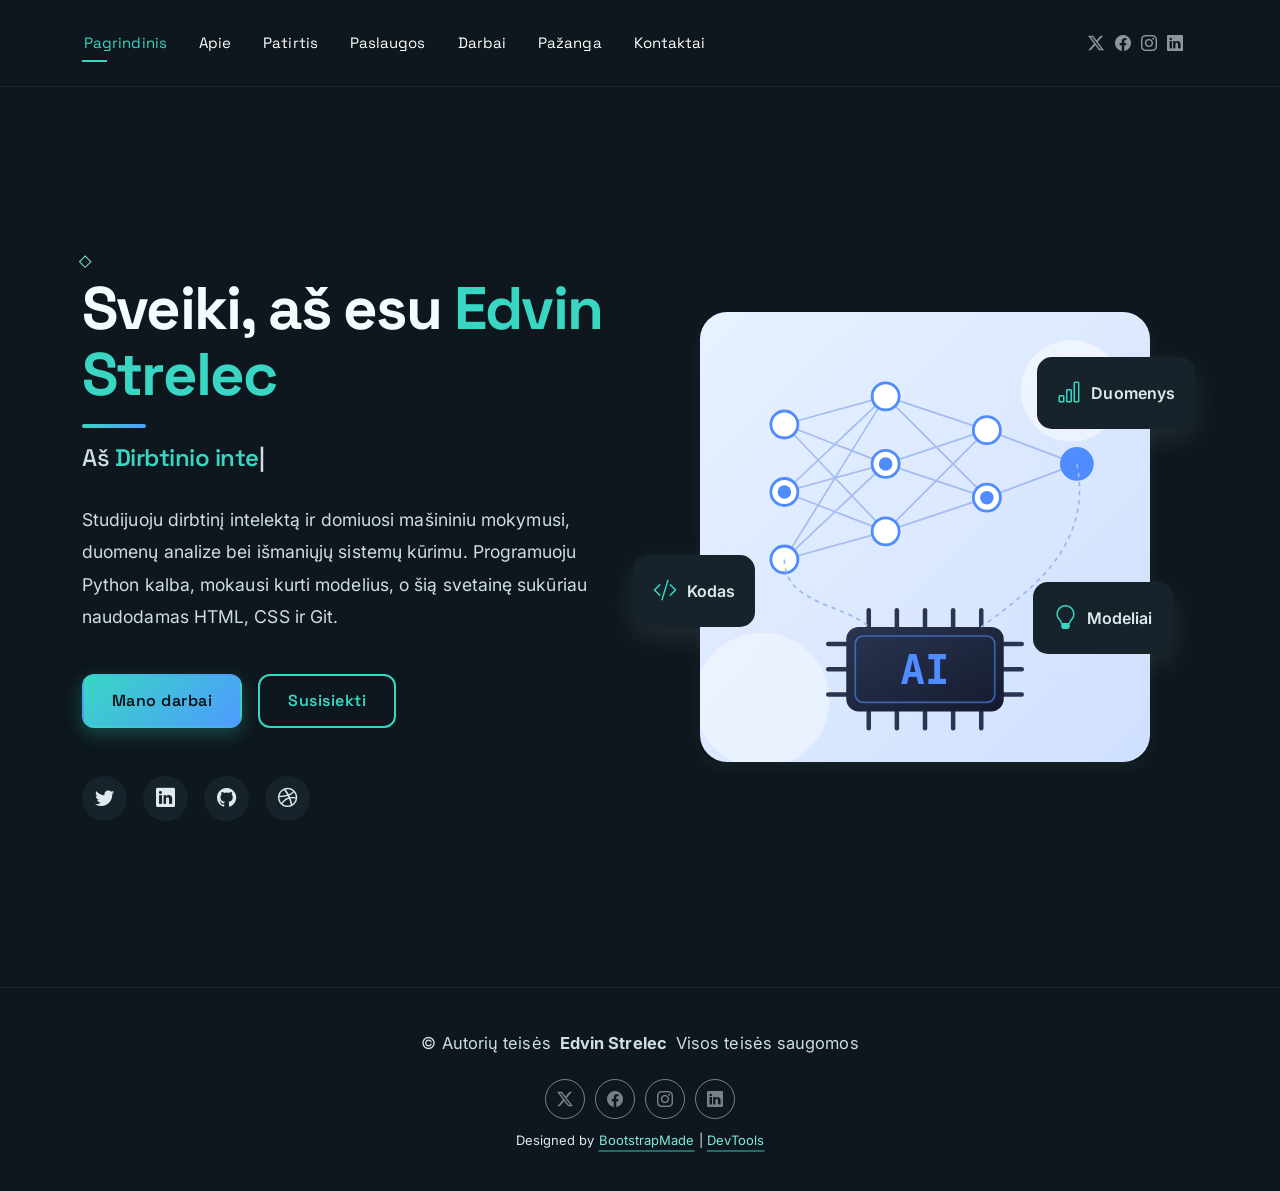
==== commit 413e0078: "Laboratorinis 12: interaktyvi įgūdžių pažangos lenta" ====
--- a/index.html
+++ b/index.html
@@ -59,6 +59,7 @@
           <li><a href="resume.html">Patirtis</a></li>
           <li><a href="services.html">Paslaugos</a></li>
           <li><a href="portfolio.html">Darbai</a></li>
+          <li><a href="progress.html">Pažanga</a></li>
           <li><a href="contact.html">Kontaktai</a></li>
         </ul>
         <i class="mobile-nav-toggle d-xl-none bi bi-list"></i>
--- a/assets/css/custom.css
+++ b/assets/css/custom.css
@@ -718,3 +718,516 @@
   color: var(--text-muted);
   text-align: center;
 }
+
+/* 10 laboratorinis darbas: CSS animacijos */
+
+:is(.header-social-links, .social-links) a i::before {
+  animation: ld10-social-bounce 2s ease-in-out infinite;
+}
+
+:is(.header-social-links, .social-links) a:nth-child(2) i::before {
+  animation-delay: 120ms;
+}
+
+:is(.header-social-links, .social-links) a:nth-child(3) i::before {
+  animation-delay: 240ms;
+}
+
+:is(.header-social-links, .social-links) a:nth-child(4) i::before {
+  animation-delay: 360ms;
+}
+
+@keyframes ld10-social-bounce {
+  0%, 100% {
+    transform: translateY(0) scale(1);
+    opacity: 0.85;
+  }
+
+  25% {
+    transform: translateY(-7px) scale(1.2);
+    opacity: 1;
+  }
+
+  45% {
+    transform: translateY(1px) scale(0.95);
+    opacity: 0.75;
+  }
+
+  65% {
+    transform: translateY(-1px) scale(1.03);
+    opacity: 0.95;
+  }
+}
+
+@keyframes ld10-social-pulse {
+  0%, 100% {
+    opacity: 0.65;
+  }
+
+  50% {
+    opacity: 1;
+  }
+}
+
+.services .service-item:hover .service-icon i::before {
+  animation: ld10-service-icon-pop 650ms ease-in-out;
+}
+
+@keyframes ld10-service-icon-pop {
+  0%, 100% {
+    scale: 1;
+  }
+
+  65% {
+    scale: 1.22;
+  }
+}
+
+/* Antraščių rombai ir gradientinės linijos */
+.section-title h2::before,
+.hero .hero-content h1::before {
+  content: "";
+  display: block;
+  width: 9px;
+  height: 9px;
+  margin: 0 auto 0.85rem;
+  border: 1px solid var(--accent-light);
+  transform: rotate(45deg);
+  animation: ld10-heading-diamond 3.6s ease-in-out infinite alternate;
+}
+
+.section-title h2::after,
+.hero .hero-content h1::after {
+  content: "";
+  display: block;
+  width: 64px;
+  height: 4px;
+  margin: 1rem auto 0;
+  border-radius: 4px;
+  background: var(--gradient);
+  animation: ld10-heading-line 3.6s ease-in-out infinite alternate;
+}
+
+@media (min-width: 993px) {
+  .hero .hero-content h1::before,
+  .hero .hero-content h1::after {
+    margin-left: 0;
+    transform-origin: left center;
+  }
+}
+
+@keyframes ld10-heading-diamond {
+  from {
+    transform: rotate(45deg) scale(0.85);
+    opacity: 0.65;
+  }
+
+  to {
+    transform: rotate(135deg) scale(1.15);
+    opacity: 1;
+  }
+}
+
+@keyframes ld10-heading-line {
+  from {
+    transform: scaleX(0.7);
+  }
+
+  to {
+    transform: scaleX(1.2);
+  }
+}
+
+/* Dekoratyvinis CSS krovimo indikatorius skiltyje „Paslaugos“ */
+#services .section-title::after {
+  content: "";
+  display: block;
+  width: 1.7rem;
+  height: 1.7rem;
+  margin: 1.1rem auto 0;
+  border: 2px solid rgba(56, 214, 195, 0.25);
+  border-top-color: var(--accent-light);
+  border-right-color: var(--accent-2);
+  border-radius: 50%;
+  animation: ld10-spinner-turn 1s linear infinite;
+}
+
+@keyframes ld10-spinner-turn {
+  to {
+    transform: rotate(1turn);
+  }
+}
+
+/* Papildoma dalis: judantis fonas ir CSS figūros */
+#services {
+  background-image: linear-gradient(120deg, #143736, var(--background-color) 50%, #172f4b);
+  background-position: 15% 50%;
+  background-size: 230% 100%;
+  animation: ld10-services-gradient 14s ease-in-out infinite alternate;
+}
+
+@keyframes ld10-services-gradient {
+  to {
+    background-position: 85% 50%;
+  }
+}
+
+#about {
+  position: relative;
+  isolation: isolate;
+}
+
+#about::before,
+#about::after {
+  content: "";
+  position: absolute;
+  z-index: -1;
+  pointer-events: none;
+  aspect-ratio: 1;
+}
+
+#about::before {
+  top: clamp(2rem, 6vw, 5rem);
+  right: clamp(1.25rem, 12vw, 12rem);
+  width: clamp(3.25rem, 8vw, 7rem);
+  border: 2px solid rgba(56, 214, 195, 0.42);
+  border-radius: 50%;
+  box-shadow: inset 0 0 20px rgba(56, 214, 195, 0.15);
+  animation: ld10-about-circle 1.4s ease-in-out infinite alternate;
+}
+
+#about::after {
+  top: clamp(2rem, 6vw, 5rem);
+  left: clamp(1.5rem, 11vw, 10rem);
+  width: clamp(3.2rem, 7vw, 6rem);
+  clip-path: polygon(50% 0, 100% 100%, 0 100%);
+  background: var(--gradient);
+  opacity: 0.28;
+  animation: ld10-about-triangle 1.8s ease-in-out infinite alternate;
+}
+
+@keyframes ld10-about-circle {
+  from {
+    transform: translateY(6px) scale(0.9);
+  }
+
+  to {
+    transform: translateY(-22px) scale(1.15);
+  }
+}
+
+@keyframes ld10-about-triangle {
+  from {
+    transform: translate(-10px, 8px) rotate(-25deg);
+  }
+
+  to {
+    transform: translate(10px, -16px) rotate(30deg);
+  }
+}
+
+@media (prefers-reduced-motion: reduce) {
+  :is(.header-social-links, .social-links) a i::before {
+    animation-name: ld10-social-pulse;
+  }
+
+  .hero .hero-content h1::before,
+  .hero .hero-content h1::after,
+  .section-title h2::before,
+  .section-title h2::after,
+  .services .service-item:hover .service-icon i::before,
+  #services,
+  #services .section-title::after {
+    animation: none;
+  }
+}
+
+/* 11 laboratorinis darbas: vertinimo forma */
+.contact .info-box h3,
+.contact .info-item .content h4 {
+  color: var(--heading-color);
+}
+
+.contact .info-item .icon-box i {
+  color: var(--accent-light);
+}
+
+.contact .info-item:hover .icon-box i {
+  color: var(--contrast-color);
+}
+
+.contact #feedback-form .form-control.is-invalid {
+  border-color: #ff929b;
+}
+
+#feedback-form .invalid-feedback {
+  color: #ffadb4;
+}
+
+.contact #feedback-form button[type="submit"] {
+  background: var(--gradient);
+  color: var(--contrast-color);
+}
+
+.contact #feedback-form button[type="submit"]:disabled {
+  background: color-mix(in srgb, var(--text-muted) 12%, var(--surface-color));
+  border-color: color-mix(in srgb, var(--text-muted) 55%, var(--surface-color));
+  color: var(--text-muted);
+  opacity: 1;
+}
+
+.contact #feedback-form button[type="reset"] {
+  background: var(--background-color);
+  border: 1px solid var(--accent-color);
+  color: var(--accent-light);
+}
+
+.contact #feedback-form button[type="reset"]:hover {
+  background: var(--surface-color);
+  border-color: var(--accent-light);
+}
+
+.feedback-results {
+  padding: 1rem;
+  border: 1px solid var(--border-soft);
+  border-radius: var(--radius-md);
+  overflow-wrap: anywhere;
+}
+
+.feedback-results dl > div {
+  display: flex;
+  flex-wrap: wrap;
+  gap: 0 0.375rem;
+}
+
+.feedback-results dd {
+  min-width: 0;
+  margin-bottom: 0.25rem;
+}
+
+#feedback-average {
+  color: var(--accent-light);
+}
+
+/* 12 laboratorinis darbas: įgūdžių pažanga */
+.skill-overview {
+  display: grid;
+  grid-template-columns: minmax(0, 1fr) minmax(0, 1.35fr) minmax(0, 1fr);
+  align-items: center;
+  gap: 1.5rem;
+  margin-bottom: 2.5rem;
+  padding: clamp(1rem, 3vw, 1.75rem);
+  border: 1px solid var(--border-soft);
+  border-radius: var(--radius-md);
+  background: var(--surface-color);
+}
+
+.skill-profile {
+  display: flex;
+  align-items: center;
+  gap: 1rem;
+}
+
+.skill-profile img {
+  flex-shrink: 0;
+  width: 5rem;
+  height: auto;
+}
+
+#skill-level,
+#skill-next {
+  font-size: 0.875rem;
+  color: var(--text-muted);
+}
+
+#skill-xp,
+#skill-meter-value {
+  color: var(--accent-light);
+}
+
+.skill-meter > div {
+  display: flex;
+  justify-content: space-between;
+  gap: 0.75rem;
+}
+
+.skill-meter progress {
+  display: block;
+  appearance: none;
+  width: 100%;
+  height: 0.65rem;
+  margin: 0.55rem 0;
+  border: 0;
+  border-radius: 1rem;
+  overflow: hidden;
+  background: var(--background-color);
+}
+
+.skill-meter progress::-webkit-progress-bar {
+  background: var(--background-color);
+}
+
+.skill-meter progress::-webkit-progress-value {
+  background: var(--gradient);
+}
+
+.skill-meter progress::-moz-progress-bar {
+  background: var(--gradient);
+}
+
+.skill-stats {
+  display: grid;
+  grid-template-columns: repeat(3, minmax(0, 1fr));
+  gap: 0.5rem;
+  text-align: center;
+}
+
+.skill-stats dt {
+  font-size: 0.8rem;
+  color: var(--text-muted);
+}
+
+.skill-stats dd {
+  margin: 0;
+  font-size: clamp(1.15rem, 2vw, 1.5rem);
+  font-weight: 700;
+  color: var(--heading-color);
+}
+
+.skill-board,
+.skill-achievements {
+  display: grid;
+  grid-template-columns: repeat(3, minmax(0, 1fr));
+  gap: 1rem;
+}
+
+.skill-column {
+  padding: 1rem;
+  border: 1px solid var(--border-soft);
+  border-top: 3px solid var(--text-muted);
+  border-radius: var(--radius-md);
+  background: var(--surface-color);
+}
+
+.skill-column[data-status="learning"] {
+  border-top-color: var(--accent-2);
+}
+
+.skill-column[data-status="done"] {
+  border-top-color: var(--accent-color);
+}
+
+.skill-column h4,
+.skill-achievement h4 {
+  margin-bottom: 0.75rem;
+  font-size: 1.05rem;
+}
+
+.skill-list,
+.skill-achievements {
+  margin: 0;
+  padding: 0;
+  list-style: none;
+}
+
+.skill-list {
+  display: grid;
+  gap: 0.65rem;
+}
+
+.skill-card {
+  display: grid;
+  grid-template-columns: minmax(0, 1fr) auto;
+  align-items: start;
+  gap: 0.55rem;
+  padding: 0.8rem;
+  border: 1px solid var(--border-soft);
+  border-radius: 0.65rem;
+  background: var(--background-color);
+}
+
+.skill-card h5 {
+  margin: 0;
+  line-height: 1.5;
+  overflow-wrap: break-word;
+}
+
+.skill-card-xp {
+  color: var(--accent-light);
+  font-size: 0.85rem;
+  font-weight: 700;
+  white-space: nowrap;
+}
+
+.skill-card select {
+  grid-column: 1 / -1;
+  color-scheme: dark;
+  color: var(--default-color);
+  background-color: var(--surface-color);
+  border-color: var(--border-soft);
+  --bs-form-select-bg-img: url("data:image/svg+xml,%3Csvg xmlns='http://www.w3.org/2000/svg' viewBox='0 0 16 16'%3E%3Cpath fill='none' stroke='%23b4c6cf' stroke-linecap='round' stroke-linejoin='round' stroke-width='2' d='m2 5 6 6 6-6'/%3E%3C/svg%3E");
+  scroll-margin-top: 5rem;
+}
+
+.skill-card select:focus {
+  border-color: var(--accent-color);
+  box-shadow: 0 0 0 2px var(--accent-color);
+}
+
+.skill-empty {
+  padding: 0.5rem 0;
+}
+
+.skill-empty,
+.skill-achievement p {
+  color: var(--text-muted);
+  font-size: 0.875rem;
+  margin-bottom: 0;
+}
+
+.skill-achievement {
+  padding: 1rem;
+  border: 1px dashed var(--border-soft);
+  border-radius: var(--radius-md);
+  background: var(--surface-color);
+}
+
+.skill-achievement h4 {
+  margin: 0.35rem 0;
+}
+
+.skill-achievement-state {
+  color: var(--text-muted);
+  font-size: 0.85rem;
+}
+
+.skill-achievement[data-unlocked="true"] {
+  border: 1px solid var(--accent-color);
+}
+
+.skill-achievement[data-unlocked="true"] .skill-achievement-state {
+  color: var(--accent-light);
+}
+
+@media (max-width: 991.98px) {
+  .skill-overview {
+    grid-template-columns: minmax(0, 1fr) minmax(0, 1fr);
+  }
+
+  .skill-stats {
+    grid-column: 1 / -1;
+  }
+}
+
+@media (max-width: 767.98px) {
+  .skill-board,
+  .skill-achievements {
+    grid-template-columns: minmax(0, 1fr);
+  }
+}
+
+@media (max-width: 575.98px) {
+  .skill-overview {
+    grid-template-columns: minmax(0, 1fr);
+  }
+}
